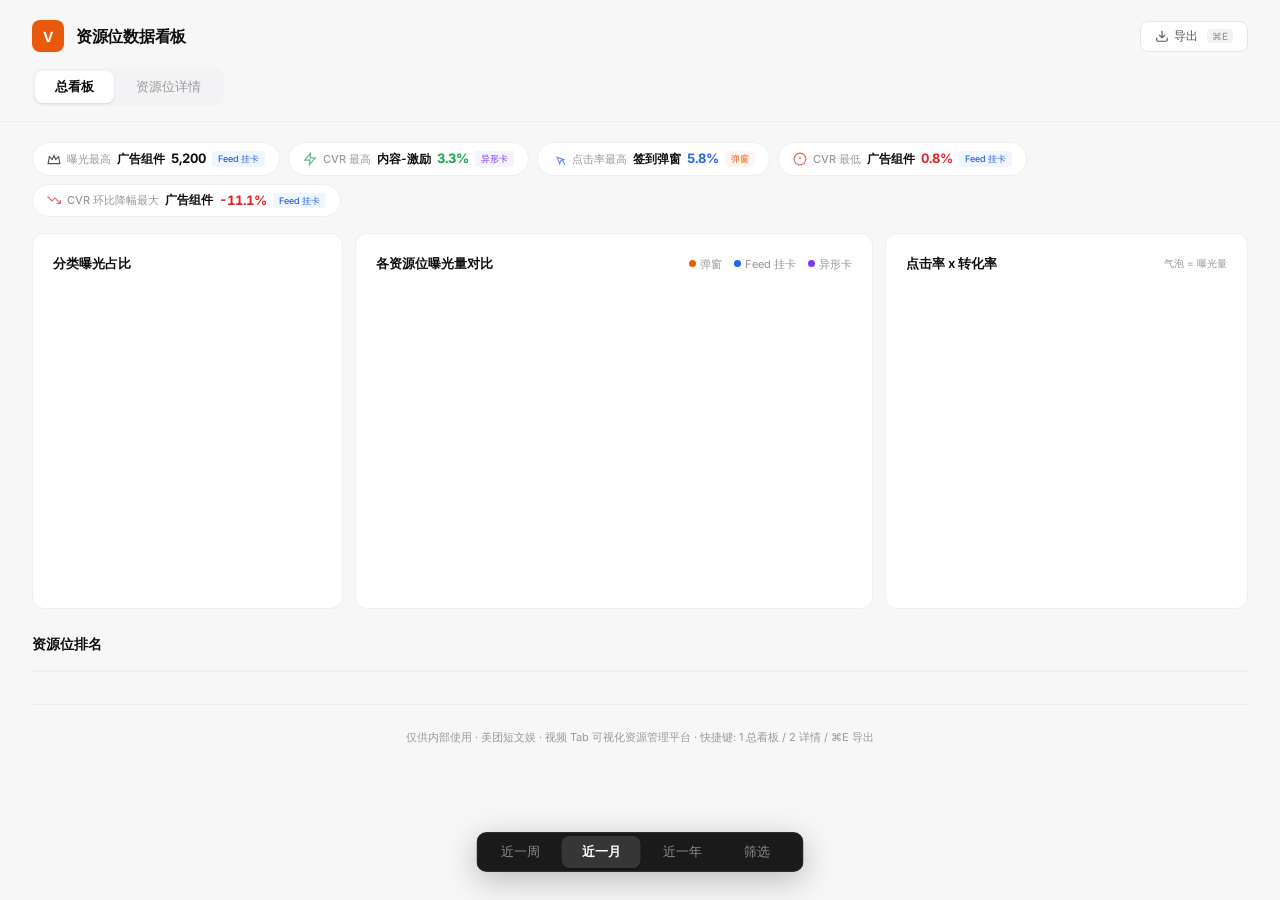
==== dashboard/index.html @ 1f49ecec "fix: 添加 dashboard 目录到仓库（含图片和 lightbox 循环切换修复）" ====
<!DOCTYPE html>
<html lang="zh-CN">
<head>
<meta charset="UTF-8">
<meta name="viewport" content="width=device-width, initial-scale=1.0">
<title>资源位数据看板</title>
<script src="https://cdn.jsdelivr.net/npm/echarts@5.5.0/dist/echarts.min.js"></script>
<link href="https://fonts.googleapis.com/css2?family=Inter:wght@400;500;600;700;800&display=swap" rel="stylesheet">
<style>
*,*::before,*::after{margin:0;padding:0;box-sizing:border-box}
:root{--bg:#f7f7f8;--surface:#fff;--surface2:#f3f3f6;--border:#e5e5ea;--border-light:#efefef;--text:#0f0f0f;--text2:#555;--text3:#999;--orange:#e8590c;--orange-bg:#fff4f0;--blue:#2563eb;--blue-bg:#eff6ff;--green:#16a34a;--green-bg:#f0fdf4;--purple:#7c3aed;--purple-bg:#f5f3ff;--red:#dc2626;--red-bg:#fef2f2;--teal:#0d9488;--teal-bg:#f0fdfa;--r:12px;--shadow-sm:0 1px 2px rgba(0,0,0,.04);--shadow:0 1px 3px rgba(0,0,0,.06),0 1px 2px rgba(0,0,0,.04);--shadow-md:0 4px 16px rgba(0,0,0,.07);--shadow-lg:0 8px 30px rgba(0,0,0,.08)}
body{font-family:'Inter',-apple-system,BlinkMacSystemFont,'PingFang SC','Helvetica Neue',sans-serif;background:var(--bg);color:var(--text);line-height:1.5;-webkit-font-smoothing:antialiased}
.dash{max-width:1400px;margin:0 auto;padding:0 32px 80px}

/* Sticky Header */
.sticky-hd{position:sticky;top:0;z-index:100;background:var(--bg);padding-top:20px;padding-bottom:0}
.sticky-hd::after{content:'';position:absolute;bottom:0;left:-32px;right:-32px;height:1px;background:var(--border-light)}
.hd-row{display:flex;align-items:center;justify-content:space-between;margin-bottom:16px}
.hd-l{display:flex;align-items:center;gap:12px}
.logo{width:32px;height:32px;background:var(--orange);border-radius:8px;display:flex;align-items:center;justify-content:center;font-size:14px;font-weight:700;color:#fff}
.hd-title{font-size:16px;font-weight:700;letter-spacing:-.3px}
.hd-actions{display:flex;align-items:center;gap:8px}
.hd-btn{display:flex;align-items:center;gap:5px;padding:6px 14px;border:1px solid var(--border);background:var(--surface);color:var(--text2);font-size:12px;font-weight:500;border-radius:8px;cursor:pointer;transition:.15s;font-family:inherit}
.hd-btn:hover{border-color:var(--text3);color:var(--text);box-shadow:var(--shadow-sm)}
.hd-btn svg{width:14px;height:14px}
.hd-shortcut{font-size:10px;color:var(--text3);background:var(--surface2);padding:1px 5px;border-radius:3px;margin-left:4px}

/* Segment Control for Tabs */
.nav-row{display:flex;align-items:center;justify-content:space-between;padding-bottom:16px}
.seg-ctrl{display:flex;background:var(--surface2);border-radius:10px;padding:3px;gap:2px}
.seg-btn{padding:7px 20px;border:none;background:0 0;color:var(--text3);font-size:13px;font-weight:500;border-radius:8px;cursor:pointer;transition:all .2s;font-family:inherit;white-space:nowrap}
.seg-btn:hover{color:var(--text2)}
.seg-btn.on{background:var(--surface);color:var(--text);font-weight:600;box-shadow:0 1px 3px rgba(0,0,0,.08),0 1px 2px rgba(0,0,0,.04)}

/* Floating Time Capsule — dark style */
.time-capsule{position:fixed;bottom:28px;left:50%;transform:translateX(-50%);z-index:200;display:flex;align-items:center;gap:2px;background:#1a1a1a;border-radius:10px;padding:3px;box-shadow:0 8px 32px rgba(0,0,0,.25);border:1px solid rgba(255,255,255,.08)}
.tc-btn{padding:7px 20px;border:none;background:0 0;color:rgba(255,255,255,.5);font-size:13px;font-weight:500;border-radius:8px;cursor:pointer;transition:all .2s;font-family:inherit;white-space:nowrap}
.tc-btn:hover{color:rgba(255,255,255,.75)}
.tc-btn.on{background:rgba(255,255,255,.12);color:#fff;font-weight:600;box-shadow:0 1px 3px rgba(0,0,0,.2)}
.tc-btn.custom-active{background:rgba(255,255,255,.12);color:#fff;font-weight:600;box-shadow:0 1px 3px rgba(0,0,0,.2)}
.tc-date-display{font-size:11px;color:rgba(255,255,255,.4);padding:0 6px 0 2px;white-space:nowrap}

/* Custom Date Panel */
.tc-panel{position:absolute;bottom:calc(100% + 12px);left:50%;transform:translateX(-50%) translateY(8px);background:var(--surface);border:1px solid var(--border);border-radius:var(--r);padding:20px 24px;box-shadow:var(--shadow-lg);opacity:0;visibility:hidden;transition:all .2s ease;pointer-events:none;min-width:320px}
.tc-panel.show{opacity:1;visibility:visible;transform:translateX(-50%) translateY(0);pointer-events:auto}
.tc-panel-title{font-size:12px;font-weight:600;color:var(--text3);margin-bottom:12px;letter-spacing:.02em}
.tc-panel-row{display:flex;align-items:center;gap:10px}
.tc-panel-row label{font-size:12px;color:var(--text2);flex-shrink:0;width:32px}
.tc-panel-row input[type=date]{flex:1;padding:7px 10px;border:1px solid var(--border);border-radius:8px;font-size:12px;font-family:inherit;color:var(--text);background:var(--surface);outline:none;transition:.15s}
.tc-panel-row input[type=date]:focus{border-color:var(--orange);box-shadow:0 0 0 3px rgba(232,89,12,.1)}
.tc-panel-actions{display:flex;justify-content:flex-end;gap:8px;margin-top:14px}
.tc-panel-btn{padding:6px 16px;border:none;border-radius:8px;font-size:12px;font-weight:500;cursor:pointer;font-family:inherit;transition:.15s}
.tc-panel-btn.cancel{background:var(--surface2);color:var(--text2)}
.tc-panel-btn.cancel:hover{background:var(--border)}
.tc-panel-btn.apply{background:var(--orange);color:#fff}
.tc-panel-btn.apply:hover{background:#d14e08}

/* Tab Content */
.tab-content{display:none;padding-top:20px}.tab-content.active{display:block}

/* Insight Bar */
.ov-bar{display:flex;align-items:center;gap:8px;margin-bottom:16px;flex-wrap:wrap}
.ins-tag{display:inline-flex;align-items:center;gap:6px;padding:6px 14px;background:var(--surface);border:1px solid var(--border-light);border-radius:20px;font-size:12px;transition:all .2s;white-space:nowrap}
.ins-tag:hover{border-color:var(--border);box-shadow:var(--shadow-sm)}
.ins-icon{display:flex;align-items:center;flex-shrink:0;opacity:.7}
.ins-label{color:var(--text3);font-weight:500;font-size:11px}
.ins-name{font-weight:600;color:var(--text)}
.ins-val{font-weight:700;font-variant-numeric:tabular-nums;font-size:13px}
.ins-cat{font-size:9px;font-weight:500;padding:1px 6px;border-radius:3px}
.ins-cat.popup{background:var(--orange-bg);color:var(--orange)}
.ins-cat.feed{background:var(--blue-bg);color:var(--blue)}
.ins-cat.special{background:var(--purple-bg);color:var(--purple)}

/* Charts */
.ch-sec-3{display:grid;grid-template-columns:3.5fr 5fr 3.5fr;gap:12px;margin-bottom:24px}
.ch-pan{background:var(--surface);border-radius:var(--r);padding:20px;border:1px solid var(--border-light)}
.ch-hd{display:flex;align-items:center;justify-content:space-between;margin-bottom:14px}
.ch-tt{font-size:13px;font-weight:600}
.ch-legend{display:flex;gap:12px}
.ch-legend-item{display:flex;align-items:center;gap:4px;font-size:11px;color:var(--text3)}
.ch-legend-dot{width:7px;height:7px;border-radius:50%}
.ch-box{width:100%;height:300px}

/* Section Header with Filter */
.sec-hd{display:flex;align-items:center;justify-content:space-between;margin-bottom:16px;flex-wrap:wrap;gap:12px}
.sec-tt{font-size:14px;font-weight:600}
.sec-filters{display:flex;align-items:center;gap:6px}
.sec-fbtn{padding:4px 12px;border:1px solid var(--border);background:var(--surface);color:var(--text3);font-size:11px;font-weight:500;border-radius:6px;cursor:pointer;transition:.15s;font-family:inherit}
.sec-fbtn:hover{border-color:var(--text3);color:var(--text2)}
.sec-fbtn.on{background:var(--text);color:#fff;border-color:var(--text)}
.sec-count{font-size:12px;color:var(--text3)}

/* Sort Icon */
.sort-icon{display:inline-flex;align-items:center;justify-content:center;width:18px;height:18px;border-radius:4px;font-size:10px;color:var(--text3);cursor:pointer;transition:.15s;vertical-align:middle;margin-left:2px}
.sort-icon:hover{background:var(--surface);color:var(--text)}
.sort-icon.active{color:var(--orange);font-weight:700}

/* Table */
.tbl{background:var(--surface);border-radius:var(--r);border:1px solid var(--border-light);overflow:visible;margin-bottom:24px}
.tbl-hd,.tbl-row{display:grid;grid-template-columns:40px 1.4fr .65fr 1fr 1fr 1fr 1fr .7fr 36px;gap:0;padding:0 20px;align-items:center}
.tbl-hd{height:40px;background:var(--surface2);border-bottom:1px solid var(--border-light);font-size:11px;font-weight:500;color:var(--text3);letter-spacing:.02em;user-select:none}
.tbl-row{position:relative;height:64px;border-bottom:1px solid var(--border-light);transition:opacity .35s ease,background .35s ease,transform .35s ease;cursor:default}
.tbl-row:last-child{border-bottom:none}
.tbl-row:hover{background:linear-gradient(90deg,rgba(232,89,12,.02),rgba(232,89,12,.04));border-color:rgba(232,89,12,.1)}
.tbl-rank{font-size:12px;font-weight:600;color:var(--text3);text-align:center}
.tbl-rank.top{color:var(--orange);font-weight:700}
.tbl-name-cell{display:flex;align-items:center;gap:10px}
.tbl-thumb{width:34px;height:52px;border-radius:6px;overflow:hidden;flex-shrink:0;background:var(--surface2);border:1px solid var(--border-light)}
.tbl-thumb img{width:100%;height:100%;object-fit:cover}
.tbl-thumb-ph{width:100%;height:100%;display:flex;align-items:center;justify-content:center;font-size:13px;color:var(--text3);opacity:.4}
.tbl-name{font-size:13px;font-weight:600;white-space:nowrap;overflow:hidden;text-overflow:ellipsis}
.tbl-cat{font-size:11px;color:var(--text3);margin-top:1px}
.tbl-tag{display:inline-flex;font-size:10px;font-weight:500;padding:2px 7px;border-radius:4px}
.tbl-tag.popup{background:var(--orange-bg);color:var(--orange)}
.tbl-tag.feed{background:var(--blue-bg);color:var(--blue)}
.tbl-tag.special{background:var(--purple-bg);color:var(--purple)}
.tbl-val{font-size:14px;font-weight:600;font-variant-numeric:tabular-nums}
.tbl-pct{font-size:12px;font-weight:600;font-variant-numeric:tabular-nums;padding:4px 10px;border-radius:6px;display:inline-flex;align-items:center}
.tbl-pct.c-uv{color:#1d4ed8;background:#dbeafe}
.tbl-pct.c-pc{color:#6d28d9;background:#ede9fe}
.tbl-pct.c-cv{color:#15803d;background:#dcfce7}
.tbl-eff{display:flex;align-items:center;gap:8px}
.tbl-eff-ring{position:relative;width:36px;height:36px;flex-shrink:0}
.tbl-eff-ring svg{transform:rotate(-90deg)}
.tbl-eff-ring .ring-bg{fill:none;stroke:var(--surface2);stroke-width:3.5}
.tbl-eff-ring .ring-fg{fill:none;stroke-width:3.5;stroke-linecap:round;transition:stroke-dashoffset .6s cubic-bezier(.4,0,.2,1),stroke .4s}
.tbl-eff-score{position:absolute;inset:0;display:flex;align-items:center;justify-content:center;font-size:10px;font-weight:700;font-variant-numeric:tabular-nums}
.tbl-eff-label{font-size:11px;color:var(--text3);line-height:1.3}
.tbl-eff-label b{display:block;font-size:12px;font-weight:600}

/* Table Detail Trigger & Popover */
.tbl-detail-cell{display:flex;align-items:center;justify-content:center}
.tbl-detail-trigger{position:relative;display:flex;align-items:center;justify-content:center;width:28px;height:28px;border-radius:6px;color:var(--text3);cursor:pointer;transition:all .2s}
.tbl-detail-trigger:hover{color:var(--orange);background:var(--orange-bg)}
.tbl-detail-trigger .pp-card{position:absolute;right:calc(100% + 14px);bottom:0;z-index:600;width:420px;max-height:min(520px,70vh);overflow-y:auto;overflow-x:hidden;background:var(--surface);border:1px solid var(--border);border-radius:16px;padding:24px;box-shadow:0 16px 48px rgba(0,0,0,.16);opacity:0;visibility:hidden;transform:translateX(8px);transition:all .22s cubic-bezier(.16,1,.3,1);pointer-events:none}
.tbl-detail-trigger .pp-card.pp-visible{opacity:1;visibility:visible;transform:translateX(0);pointer-events:auto}
.tbl-detail-trigger .pp-card::after{display:none}
.pp-card::-webkit-scrollbar{width:4px}
.pp-card::-webkit-scrollbar-track{background:transparent}
.pp-card::-webkit-scrollbar-thumb{background:var(--border);border-radius:2px}

/* Popover Card Inner */
.pp-header{display:flex;align-items:center;gap:10px;margin-bottom:8px}
.pp-rank{width:28px;height:28px;border-radius:50%;background:var(--surface2);display:flex;align-items:center;justify-content:center;font-size:12px;font-weight:700;color:var(--text3);flex-shrink:0}
.pp-rank.top{background:var(--orange);color:#fff}
.pp-info{display:flex;align-items:center;gap:8px;flex:1}
.pp-name{font-size:15px;font-weight:700;color:var(--text);display:flex;align-items:center;gap:4px}
.pp-badge{font-size:10px;font-weight:500;padding:2px 8px;border-radius:4px}
.pp-badge.popup{background:var(--orange-bg);color:var(--orange)}
.pp-badge.feed{background:var(--blue-bg);color:var(--blue)}
.pp-badge.special{background:var(--purple-bg);color:var(--purple)}
.pp-desc{font-size:11px;color:var(--text3);line-height:1.5;margin-bottom:12px;padding-bottom:10px;border-bottom:1px solid var(--border-light)}
.pp-metrics{display:grid;grid-template-columns:repeat(3,1fr);gap:1px;background:var(--border-light);border-radius:10px;overflow:hidden;margin-bottom:14px}
.pp-metric{text-align:center;padding:12px 4px;background:var(--surface2)}
.pp-metric:first-child{border-radius:10px 0 0 10px}
.pp-metric:last-child{border-radius:0 10px 10px 0}
.pp-metric-val{font-size:14px;font-weight:700;font-variant-numeric:tabular-nums;letter-spacing:-.3px;line-height:1}
.pp-metric-lbl{font-size:9px;color:var(--text3);margin-top:5px;font-weight:500;display:flex;align-items:center;justify-content:center;gap:2px;white-space:nowrap}
.pp-trend{font-size:8px;font-weight:600;padding:1px 3px;border-radius:3px;white-space:nowrap}
.pp-trend.up{color:var(--green);background:var(--green-bg)}
.pp-trend.dn{color:var(--red);background:var(--red-bg)}
.pp-trend.neutral{color:var(--text3);background:transparent}

/* Popover: enter/exit scene */
.pp-scene{margin-bottom:12px;padding-bottom:10px;border-bottom:1px solid var(--border-light)}
.pp-scene-row{display:flex;gap:6px;margin-bottom:6px;font-size:10px;line-height:1.5}
.pp-scene-row:last-child{margin-bottom:0}
.pp-scene-label{flex-shrink:0;font-weight:600;color:var(--text2);width:32px}
.pp-scene-text{color:var(--text3)}

/* Popover: contacts */
.pp-contacts{display:flex;gap:16px;margin-bottom:14px;padding-bottom:10px;border-bottom:1px solid var(--border-light)}
.pp-contact{display:flex;align-items:center}
.pp-contact-info{display:flex;flex-direction:column}
.pp-contact-name{font-size:11px;font-weight:600;color:var(--text);line-height:1.2;display:flex;align-items:center;gap:4px}
.pp-copy-btn{display:inline-flex;align-items:center;justify-content:center;width:18px;height:18px;border-radius:4px;color:var(--text3);cursor:pointer;transition:all .15s;flex-shrink:0}
.pp-copy-btn:hover{color:var(--orange);background:var(--orange-bg)}
.pp-copy-icon{pointer-events:none}
.pp-toast{position:fixed;top:50%;left:50%;transform:translate(-50%,-50%) translateY(6px);z-index:9000;background:#1a1a1a;color:#fff;font-size:12px;font-weight:500;padding:8px 20px;border-radius:8px;box-shadow:0 8px 24px rgba(0,0,0,.2);opacity:0;transition:all .25s cubic-bezier(.16,1,.3,1);pointer-events:none}
.pp-toast.show{opacity:1;transform:translate(-50%,-50%) translateY(0)}
.pp-contact-role{font-size:9px;color:var(--text3);line-height:1.2}

.pp-imgs-label{font-size:10px;font-weight:500;color:var(--text3);margin-bottom:6px;display:flex;align-items:center;gap:5px}
.pp-imgs-count{font-size:9px;color:var(--text3);background:var(--surface2);padding:1px 5px;border-radius:3px}
.pp-imgs{display:flex;gap:6px;overflow-x:auto;overflow-y:hidden;-webkit-overflow-scrolling:touch}
.pp-imgs::-webkit-scrollbar{height:3px}
.pp-imgs::-webkit-scrollbar-track{background:transparent}
.pp-imgs::-webkit-scrollbar-thumb{background:var(--border);border-radius:2px}
.pp-thumb{flex-shrink:0;width:96px;height:168px;border-radius:8px;overflow:hidden;background:#1a1a1a;box-shadow:0 1px 4px rgba(0,0,0,.1)}
.pp-thumb img{width:100%;height:100%;object-fit:cover;object-position:top}
.pp-thumb-ph{width:96px;height:168px;border-radius:8px;background:var(--surface2);border:1.5px dashed var(--border);display:flex;align-items:center;justify-content:center;font-size:20px;opacity:.4}

/* Detail Tab */
.detail-filter{display:flex;gap:6px;margin-bottom:24px;flex-wrap:wrap;position:sticky;top:var(--sticky-hd-h,122px);z-index:50;background:var(--bg);padding:12px 0 16px;margin-top:-12px;border-bottom:1px solid var(--border-light)}
.filter-btn{padding:6px 16px;border:1px solid var(--border);background:var(--surface);color:var(--text2);font-size:12px;font-weight:500;border-radius:20px;cursor:pointer;transition:.15s;font-family:inherit}
.filter-btn:hover{border-color:var(--text3);color:var(--text)}
.filter-btn.on{background:var(--text);color:#fff;border-color:var(--text)}

/* Detail Card */
.detail-list{display:flex;flex-direction:column;gap:12px}
.d-row{background:var(--surface);border-radius:var(--r);border:1px solid var(--border-light);transition:all .2s;overflow:hidden}
.d-row:hover{box-shadow:var(--shadow-md);border-color:var(--border)}

/* Section Header (category divider in "all" view) */
.d-section-hd{display:flex;align-items:center;gap:10px;padding:20px 0 8px}
.d-section-hd:first-child{padding-top:0}
.d-section-title{font-size:13px;font-weight:600;color:var(--text);letter-spacing:-.1px}
.d-section-count{font-size:11px;color:var(--text3);font-weight:400}
.d-section-hd::after{content:'';flex:1;height:1px;background:var(--border-light)}

/* Card Content */
.d-row-content{padding:22px 28px}

/* Top: rank + name + badge + desc */
.d-row-top{display:flex;align-items:flex-start;gap:14px;margin-bottom:16px}
.d-row-rank{width:26px;height:26px;border-radius:50%;background:var(--surface2);display:flex;align-items:center;justify-content:center;font-size:11px;font-weight:700;color:var(--text3);flex-shrink:0;margin-top:1px}
.d-row-rank.top{background:var(--orange);color:#fff}
.d-row-info{flex:1;min-width:0}
.d-row-title-line{display:flex;align-items:center;gap:8px}
.d-row-name{font-size:15px;font-weight:700;letter-spacing:-.2px;color:var(--text);display:flex;align-items:center;gap:4px}
.d-row-badge{font-size:10px;font-weight:500;padding:2px 8px;border-radius:4px;flex-shrink:0}
.d-row-badge.popup{background:var(--orange-bg);color:var(--orange)}
.d-row-badge.feed{background:var(--blue-bg);color:var(--blue)}
.d-row-badge.special{background:var(--purple-bg);color:var(--purple)}
.d-row-desc{font-size:12px;color:var(--text3);line-height:1.5;flex-shrink:0;max-width:280px;text-align:right;margin-top:3px}

/* Metrics row */
.d-row-data{display:flex;gap:12px;align-items:stretch}
.d-row-metrics{display:flex;gap:0;background:var(--surface2);border-radius:10px;padding:2px;flex:1;min-width:0}
.d-row-metric{flex:1;text-align:center;padding:12px 8px;border-radius:8px;transition:background .15s;display:flex;flex-direction:column;align-items:center;justify-content:center}
.d-row-metric:hover{background:var(--surface)}
.d-row-metric-val{font-size:16px;font-weight:700;font-variant-numeric:tabular-nums;letter-spacing:-.3px;line-height:1}
.d-row-metric-label{font-size:10px;color:var(--text3);margin-top:5px;font-weight:500;display:flex;align-items:center;justify-content:center;gap:4px}

/* Trend tags in detail metrics */
.d-trend{font-size:9px;font-weight:600;padding:1px 4px;border-radius:3px;white-space:nowrap}
.d-trend.up{color:var(--green);background:var(--green-bg)}
.d-trend.dn{color:var(--red);background:var(--red-bg)}
.d-trend.neutral{color:var(--text3);background:transparent}

/* Detail: enter/exit scene */
.d-row-scene{margin-bottom:14px;padding-bottom:12px;border-bottom:1px solid var(--border-light)}
.d-row-scene-item{display:flex;gap:8px;margin-bottom:6px;font-size:12px;line-height:1.6}
.d-row-scene-item:last-child{margin-bottom:0}
.d-row-scene-label{flex-shrink:0;font-weight:600;color:var(--text2);width:36px}
.d-row-scene-text{color:var(--text3)}

/* Detail: contacts */
.d-row-contacts{display:flex;gap:20px;margin-bottom:14px;padding-bottom:12px;border-bottom:1px solid var(--border-light)}
.d-row-contact{display:flex;align-items:center}
.d-row-contact-info{display:flex;flex-direction:column}
.d-row-contact-name{font-size:12px;font-weight:600;color:var(--text);line-height:1.3;display:flex;align-items:center;gap:4px}
.d-row-contact-role{font-size:10px;color:var(--text3);line-height:1.3}

/* Detail: efficiency summary */
.d-row-eff{display:flex;flex-direction:column;align-items:center;justify-content:center;gap:6px;width:100px;flex-shrink:0;background:var(--surface2);border-radius:10px;padding:10px 8px}
.d-row-eff-ring{position:relative;width:44px;height:44px}
.d-row-eff-ring svg{transform:rotate(-90deg)}
.d-row-eff-score{position:absolute;inset:0;display:flex;align-items:center;justify-content:center;font-size:13px;font-weight:700;font-variant-numeric:tabular-nums}
.d-row-eff-label{font-size:10px;color:var(--text3);font-weight:500;text-align:center;line-height:1.2}
.d-row-eff-label b{font-weight:700;font-size:11px}

/* Screenshots Strip */
.d-row-screenshots{margin-top:16px;padding-top:16px;border-top:1px solid var(--border-light)}
.d-row-imgs-label{font-size:11px;font-weight:500;color:var(--text3);margin-bottom:10px;display:flex;align-items:center;gap:6px}
.d-imgs-count{font-size:10px;color:var(--text3);background:var(--surface2);padding:1px 6px;border-radius:3px}
.d-row-imgs{display:flex;gap:10px;overflow-x:auto;padding-bottom:4px}
.d-row-imgs::-webkit-scrollbar{height:3px}
.d-row-imgs::-webkit-scrollbar-track{background:transparent}
.d-row-imgs::-webkit-scrollbar-thumb{background:var(--border);border-radius:2px}

/* Thumbnail in Row */
.d-thumb{flex-shrink:0;position:relative;width:72px;height:128px;border-radius:10px;overflow:hidden;background:#1a1a1a;box-shadow:0 2px 8px rgba(0,0,0,.1);transition:transform .2s,box-shadow .2s;cursor:pointer}
.d-thumb:hover{transform:translateY(-2px) scale(1.03);box-shadow:0 6px 20px rgba(0,0,0,.15)}
.d-thumb img{width:100%;height:100%;object-fit:cover;object-position:top}
.d-thumb-label{position:absolute;bottom:0;left:0;right:0;padding:3px 0;background:rgba(0,0,0,.55);color:#fff;font-size:9px;text-align:center;font-weight:500;backdrop-filter:blur(4px)}

/* Placeholder thumbnail */
.d-thumb-ph{width:72px;height:128px;border-radius:10px;background:var(--surface2);border:1.5px dashed var(--border);display:flex;flex-direction:column;align-items:center;justify-content:center;gap:4px}
.d-thumb-ph-icon{font-size:22px;opacity:.4}
.d-thumb-ph-text{font-size:9px;color:var(--text3);font-weight:500}

/* Lightbox */
.lightbox{position:fixed;inset:0;z-index:9999;background:rgba(0,0,0,.85);display:flex;align-items:center;justify-content:center;opacity:0;visibility:hidden;transition:all .25s ease;backdrop-filter:blur(8px);cursor:pointer}
.lightbox.show{opacity:1;visibility:visible}
.lightbox img{max-width:90vw;max-height:90vh;border-radius:12px;box-shadow:0 20px 60px rgba(0,0,0,.4);transform:scale(.92);transition:transform .3s cubic-bezier(.16,1,.3,1)}
.lightbox.show img{transform:scale(1)}
.lightbox-close{position:absolute;top:24px;right:24px;width:36px;height:36px;border-radius:50%;background:rgba(255,255,255,.15);border:none;color:#fff;font-size:18px;cursor:pointer;display:flex;align-items:center;justify-content:center;transition:.15s}
.lightbox-close:hover{background:rgba(255,255,255,.25)}
.lb-nav{position:absolute;top:50%;transform:translateY(-50%);width:44px;height:44px;border-radius:50%;background:rgba(255,255,255,.12);border:none;color:#fff;font-size:20px;cursor:pointer;display:flex;align-items:center;justify-content:center;transition:.15s;backdrop-filter:blur(4px)}
.lb-nav:hover{background:rgba(255,255,255,.25)}
.lb-nav.hide{opacity:0;pointer-events:none}
.lb-prev{left:24px}
.lb-next{right:24px}
.lb-counter{position:absolute;bottom:28px;left:50%;transform:translateX(-50%);color:rgba(255,255,255,.6);font-size:13px;font-weight:500;font-variant-numeric:tabular-nums}

.ft{text-align:center;padding-top:24px;color:var(--text3);font-size:11px;border-top:1px solid var(--border-light);margin-top:32px}
@keyframes fiu{from{opacity:0;transform:translateY(8px)}to{opacity:1;transform:translateY(0)}}
.ai{animation:fiu .35s ease forwards;opacity:0}
@media(max-width:1400px){.ch-sec-3{grid-template-columns:3fr 5fr 3.5fr}}
@media(max-width:1100px){.ch-sec-3{grid-template-columns:1fr 1fr;}.ch-sec-3 .ch-pan:first-child{grid-column:1/-1}}
@media(max-width:768px){.dash{padding:0 16px 100px}.ov-bar{flex-wrap:wrap;gap:4px;padding:6px 10px}.ov-sep{display:none}.detail-list{grid-template-columns:1fr}.hd-row{flex-direction:column;gap:12px;align-items:flex-start}.tbl{overflow-x:auto}.nav-row{flex-direction:column;gap:8px;align-items:flex-start}.hd-actions{display:none}.time-capsule{bottom:16px;padding:2px;gap:1px}.tc-btn{padding:6px 14px;font-size:12px}}
</style>
</head>
<body>
<div class="dash">
  <!-- Sticky Header -->
  <div class="sticky-hd">
    <div class="hd-row">
      <div class="hd-l"><div class="logo">V</div><div class="hd-title">资源位数据看板</div></div>
      <div class="hd-actions">
        <button class="hd-btn" onclick="exportCSV()" title="导出数据">
          <svg viewBox="0 0 24 24" fill="none" stroke="currentColor" stroke-width="2"><path d="M21 15v4a2 2 0 01-2 2H5a2 2 0 01-2-2v-4"/><polyline points="7 10 12 15 17 10"/><line x1="12" y1="15" x2="12" y2="3"/></svg>
          导出<span class="hd-shortcut">&#8984;E</span>
        </button>
      </div>
    </div>
    <div class="nav-row">
      <div class="seg-ctrl">
        <button class="seg-btn on" data-tab="overview" onclick="switchTab('overview')">总看板</button>
        <button class="seg-btn" data-tab="detail" onclick="switchTab('detail')">资源位详情</button>
      </div>
    </div>
  </div>

  <!-- TAB 1: Overview -->
  <div class="tab-content active" id="tab-overview">
    <div class="ov-bar" id="ovGrid"></div>
    <div id="chartArea"></div>
    <div class="sec-hd">
      <div style="display:flex;align-items:center;gap:16px">
        <div class="sec-tt">资源位排名</div>
        <div class="sec-filters" id="tblFilters"></div>
      </div>
      <div class="sec-count" id="secCount"></div>
    </div>
    <div class="tbl" id="tbl"></div>
  </div>

  <!-- TAB 2: Detail -->
  <div class="tab-content" id="tab-detail">
    <div class="detail-filter" id="detailFilter"></div>
    <div class="detail-list" id="detailList"></div>
  </div>

  <div class="ft">仅供内部使用 &#183; 美团短文娱 &#183; 视频 Tab 可视化资源管理平台 &#183; 快捷键: 1 总看板 / 2 详情 / &#8984;E 导出</div>
</div>

<!-- Floating Time Capsule -->
<div class="time-capsule" id="timeCapsule">
  <button class="tc-btn" data-p="week" onclick="sw('week')">近一周</button>
  <button class="tc-btn on" data-p="month" onclick="sw('month')">近一月</button>
  <button class="tc-btn" data-p="year" onclick="sw('year')">近一年</button>
  <button class="tc-btn" data-p="custom" onclick="toggleCustomPanel()" id="tcCustomBtn">筛选</button>
  <span class="tc-date-display" id="tcDateDisplay"></span>
  <div class="tc-panel" id="tcPanel">
    <div class="tc-panel-title">自定义时间范围</div>
    <div class="tc-panel-row" style="margin-bottom:10px">
      <label>起始</label>
      <input type="date" id="tcStart">
    </div>
    <div class="tc-panel-row">
      <label>结束</label>
      <input type="date" id="tcEnd">
    </div>
    <div class="tc-panel-actions">
      <button class="tc-panel-btn cancel" onclick="closeCustomPanel()">取消</button>
      <button class="tc-panel-btn apply" onclick="applyCustomRange()">应用</button>
    </div>
  </div>
</div>

<!-- Lightbox -->
<div class="lightbox" id="lightbox" onclick="lbClickBg(event)">
  <button class="lightbox-close" onclick="closeLightbox()">&#215;</button>
  <button class="lb-nav lb-prev" id="lbPrev" onclick="event.stopPropagation();lbGo(-1)">&#8249;</button>
  <img id="lbImg" src="" alt="截图预览" onclick="event.stopPropagation()">
  <button class="lb-nav lb-next" id="lbNext" onclick="event.stopPropagation();lbGo(1)">&#8250;</button>
  <div class="lb-counter" id="lbCounter"></div>
</div>

<div class="pp-toast" id="ppToast"></div>
<script>
var D=[
{id:'incentive_popup',name:'激励弹窗',cat:'弹窗',cls:'popup',
  imgs:['images/incentive_popup/1.png','images/incentive_popup/2.png','images/incentive_popup/3.png','images/incentive_popup/4.png','images/incentive_popup/5.png'],
  icon:'🎁',desc:'用户完成任务后弹出激励奖励弹窗，引导领取现金红包',
  enter:'用户完成指定任务（如浏览视频≥3条）后自动弹出，从屏幕底部上滑进场，带弹性动画',
  exit:'用户点击关闭按钮或领取奖励后，向下滑出消失；超时15秒自动收起',
  owner:{name:'张明远',role:'产品经理',team:'激励增长组'},
  dev:{name:'李思涵',role:'前端开发',team:'短视频前端组'},
  d:{week:{pv:320,uv:5.2,pc:4.8,cv:2.8},month:{pv:2800,uv:5.0,pc:4.5,cv:2.6},year:{pv:34000,uv:4.8,pc:4.3,cv:2.4},custom:{pv:2800,uv:5.0,pc:4.5,cv:2.6}}},
{id:'checkin_popup',name:'签到弹窗',cat:'弹窗',cls:'popup',
  imgs:['images/checkin_popup/1.jpg','images/checkin_popup/2.jpg','images/checkin_popup/3.jpg','images/checkin_popup/4.jpg','images/checkin_popup/5.jpg','images/checkin_popup/6.jpg'],
  icon:'📅',desc:'每日签到弹窗，连续签到可获得递增奖励',
  enter:'用户每日首次进入视频 Tab 时自动弹出，从中心缩放进场，带毛玻璃背景',
  exit:'用户完成签到或点击关闭后，缩放+淡出消失；已签到用户当日不再展示',
  owner:{name:'王晓琳',role:'产品经理',team:'用户运营组'},
  dev:{name:'赵宇航',role:'前端开发',team:'短视频前端组'},
  d:{week:{pv:280,uv:6.1,pc:5.5,cv:3.2},month:{pv:2400,uv:5.8,pc:5.2,cv:3.0},year:{pv:29000,uv:5.5,pc:5.0,cv:2.8},custom:{pv:2400,uv:5.8,pc:5.2,cv:3.0}}},
{id:'novel_popup',name:'小说导流弹窗',cat:'弹窗',cls:'popup',
  imgs:['images/novel_popup/1.png','images/novel_popup/2.png','images/novel_popup/3.png','images/novel_popup/4.png'],
  icon:'📖',desc:'小说业务导流弹窗，引导用户进入小说频道阅读',
  enter:'用户浏览视频≥5条后触发，从底部抽屉式上滑进场，展示小说封面和前3行内容',
  exit:'用户点击"去阅读"跳转小说频道，或点击关闭后下滑消失；每用户每天最多展示2次',
  owner:{name:'陈思远',role:'产品经理',team:'小说业务组'},
  dev:{name:'孙浩然',role:'前端开发',team:'内容前端组'},
  d:{week:{pv:150,uv:3.8,pc:3.2,cv:1.5},month:{pv:1300,uv:3.5,pc:3.0,cv:1.4},year:{pv:15600,uv:3.3,pc:2.8,cv:1.3},custom:{pv:1300,uv:3.5,pc:3.0,cv:1.4}}},
{id:'ad_comp',name:'广告组件',cat:'Feed 挂卡',cls:'feed',
  imgs:['images/ad_comp/1.png','images/ad_comp/2.png','images/ad_comp/3.png'],
  icon:'📢',desc:'Feed 流中的广告挂卡组件，展示商业化广告内容',
  enter:'Feed 流滑动至第4位时自动加载，随 Feed 卡片统一从底部渐入，带"广告"标识角标',
  exit:'用户上滑离开可视区域后回收；支持用户长按选择"不感兴趣"永久隐藏',
  owner:{name:'刘佳怡',role:'产品经理',team:'商业化产品组'},
  dev:{name:'周子轩',role:'前端开发',team:'商业化前端组'},
  d:{week:{pv:580,uv:2.1,pc:1.8,cv:0.9},month:{pv:5200,uv:2.0,pc:1.7,cv:0.8},year:{pv:62000,uv:1.9,pc:1.6,cv:0.8},custom:{pv:5200,uv:2.0,pc:1.7,cv:0.8}}},
{id:'mkt_comp',name:'营销活动组件',cat:'Feed 挂卡',cls:'feed',
  imgs:['images/mkt_comp/1.png','images/mkt_comp/2.png'],
  icon:'🎯',desc:'Feed 流中的营销活动挂卡，推广平台营销活动',
  enter:'Feed 流第6-8位随机插入，卡片从右侧滑入并带微弹动画，展示活动倒计时',
  exit:'活动结束后自动下线；用户点击进入活动页后该位置替换为下一个活动',
  owner:{name:'黄雨萱',role:'产品经理',team:'平台营销组'},
  dev:{name:'吴昊天',role:'前端开发',team:'营销前端组'},
  d:{week:{pv:420,uv:3.5,pc:3.0,cv:1.8},month:{pv:3800,uv:3.3,pc:2.8,cv:1.7},year:{pv:45600,uv:3.1,pc:2.6,cv:1.6},custom:{pv:3800,uv:3.3,pc:2.8,cv:1.7}}},
{id:'poi_deal',name:'POI/Deal 组件',cat:'Feed 挂卡',cls:'feed',
  imgs:['images/poi_deal/1.png','images/poi_deal/2.png','images/poi_deal/3.png','images/poi_deal/4.png'],
  icon:'📍',desc:'Feed 流中的 POI/Deal 挂卡，展示附近商家优惠',
  enter:'基于用户 LBS 定位，在 Feed 第3位插入，卡片带地图缩略图和距离标签，渐入进场',
  exit:'用户滑过后正常回收；商家优惠过期后自动替换为下一个附近商家',
  owner:{name:'林子墨',role:'产品经理',team:'到店业务组'},
  dev:{name:'杨思琪',role:'前端开发',team:'到店前端组'},
  d:{week:{pv:350,uv:4.2,pc:3.8,cv:2.2},month:{pv:3100,uv:4.0,pc:3.5,cv:2.0},year:{pv:37200,uv:3.8,pc:3.3,cv:1.9},custom:{pv:3100,uv:4.0,pc:3.5,cv:2.0}}},
{id:'biz_card',name:'商业化大卡',cat:'异形卡',cls:'special',
  imgs:['images/biz_card/1.png','images/biz_card/2.png','images/biz_card/3.png'],
  icon:'💎',desc:'异形卡样式的商业化资源位，大面积展示品牌广告',
  enter:'Feed 流第2位固定展示，大面积卡片从底部推入，支持视频自动播放和品牌定制背景色',
  exit:'用户快速上滑跳过时缩小淡出；曝光满3秒后计为有效曝光，支持用户反馈关闭',
  owner:{name:'郑凯文',role:'产品经理',team:'品牌广告组'},
  dev:{name:'马晨曦',role:'前端开发',team:'商业化前端组'},
  d:{week:{pv:480,uv:2.8,pc:2.3,cv:1.2},month:{pv:4300,uv:2.6,pc:2.1,cv:1.1},year:{pv:51600,uv:2.5,pc:2.0,cv:1.0},custom:{pv:4300,uv:2.6,pc:2.1,cv:1.1}}},
{id:'game_card',name:'内容-游戏',cat:'异形卡',cls:'special',
  imgs:['images/game_card/1.jpg'],
  icon:'🎮',desc:'异形卡样式的游戏内容资源位，推广游戏相关内容',
  enter:'Feed 流第10位后随机插入，异形卡带游戏画面动态预览，从左侧滑入并旋转5°后归位',
  exit:'用户点击"立即试玩"跳转游戏页；滑过后正常回收，每用户每天最多展示3次',
  owner:{name:'徐嘉豪',role:'产品经理',team:'游戏业务组'},
  dev:{name:'何雨桐',role:'前端开发',team:'内容前端组'},
  d:{week:{pv:260,uv:4.5,pc:4.0,cv:2.5},month:{pv:2200,uv:4.3,pc:3.8,cv:2.3},year:{pv:26400,uv:4.1,pc:3.6,cv:2.2},custom:{pv:2200,uv:4.3,pc:3.8,cv:2.3}}},
{id:'inc_card',name:'内容-激励',cat:'异形卡',cls:'special',
  imgs:['images/inc_card/1.jpg'],
  icon:'🏆',desc:'异形卡样式的激励内容资源位，通过奖励引导用户互动',
  enter:'Feed 流第5位插入，异形卡带金币动画和奖励金额展示，从底部弹入并带粒子特效',
  exit:'用户领取奖励后卡片收起并显示"已领取"状态；未互动则随 Feed 正常滚动离开',
  owner:{name:'吴思颖',role:'产品经理',team:'激励增长组'},
  dev:{name:'陈浩宇',role:'前端开发',team:'短视频前端组'},
  d:{week:{pv:380,uv:5.8,pc:5.2,cv:3.5},month:{pv:3400,uv:5.5,pc:4.9,cv:3.3},year:{pv:40800,uv:5.3,pc:4.7,cv:3.1},custom:{pv:3400,uv:5.5,pc:4.9,cv:3.3}}}
];

var P='month',tblFilter='all',detailFilter='all';
var tblSort={key:'pv',asc:false};
var CC={popup:'#e8590c',feed:'#2563eb',special:'#7c3aed'};
var MC={pv:'#0f0f0f',uv:'#2563eb',pc:'#7c3aed',cv:'#16a34a'};
var PL={week:'周',month:'月',year:'年',custom:'自定义'};

/* Utility: compute period-over-period change */
function getChange(key){
  var periods=['week','month','year'];
  var idx=periods.indexOf(P);
  if(idx<=0) return null;
  var prev=periods[idx-1];
  var curArr=D.map(function(r){return r.d[P][key];});
  var prevArr=D.map(function(r){return r.d[prev][key];});
  if(key==='pv'){
    var curSum=curArr.reduce(function(a,b){return a+b;},0);
    var prevSum=prevArr.reduce(function(a,b){return a+b;},0);
    if(prevSum===0) return null;
    return ((curSum-prevSum)/prevSum*100).toFixed(1);
  } else {
    var curAvg=curArr.reduce(function(a,b){return a+b;},0)/curArr.length;
    var prevAvg=prevArr.reduce(function(a,b){return a+b;},0)/prevArr.length;
    return (curAvg-prevAvg).toFixed(1);
  }
}

function fmt(v){return v>=100000000?(v/100000000).toFixed(1)+'亿':v>=10000?(v/10000).toFixed(1)+'万':v.toLocaleString();}
function sorted(key,asc){
  key=key||'pv';
  var arr=D.slice();
  arr.sort(function(a,b){
    var va=a.d[P][key],vb=b.d[P][key];
    return asc?(va-vb):(vb-va);
  });
  return arr;
}

function switchTab(tab){
  document.querySelectorAll('.seg-btn').forEach(function(b){b.classList.toggle('on',b.dataset.tab===tab);});
  document.querySelectorAll('.tab-content').forEach(function(c){c.classList.remove('active');});
  document.getElementById('tab-'+tab).classList.add('active');
  if(tab==='overview') setTimeout(function(){resizeAllCharts();},50);
  if(tab==='detail') renderDetail();
}

function resizeAllCharts(){
  pieChart&&pieChart.resize();barChart&&barChart.resize();bubChart&&bubChart.resize();
}

/* ===== Custom Date Panel ===== */
function toggleCustomPanel(){
  var panel=document.getElementById('tcPanel');
  panel.classList.toggle('show');
}
function closeCustomPanel(){
  document.getElementById('tcPanel').classList.remove('show');
}
function applyCustomRange(){
  var s=document.getElementById('tcStart').value;
  var e=document.getElementById('tcEnd').value;
  if(!s||!e){return;}
  closeCustomPanel();
  P='custom';
  /* update capsule buttons */
  document.querySelectorAll('.tc-btn').forEach(function(b){
    b.classList.remove('on','custom-active');
  });
  document.getElementById('tcCustomBtn').classList.add('custom-active');
  /* show date range */
  document.getElementById('tcDateDisplay').textContent=s.slice(5)+' ~ '+e.slice(5);
  refreshAll();
}

/* click outside to close panel */
document.addEventListener('click',function(e){
  var panel=document.getElementById('tcPanel');
  var btn=document.getElementById('tcCustomBtn');
  if(panel && panel.classList.contains('show') && !panel.contains(e.target) && e.target!==btn){
    closeCustomPanel();
  }
});

/* ===== Export CSV ===== */
function exportCSV(){
  var sd=sorted(tblSort.key,tblSort.asc);
  var filtered=tblFilter==='all'?sd:sd.filter(function(r){return r.cat===tblFilter;});
  var rows=[['排名','资源位','分类','曝光PV','UV点击率(%)','PV点击率(%)','CVR(%)']];
  filtered.forEach(function(r,i){
    var d=r.d[P];
    rows.push([i+1,r.name,r.cat,d.pv,d.uv,d.pc,d.cv]);
  });
  var csv=rows.map(function(row){return row.join(',');}).join('\n');
  var BOM='\uFEFF';
  var blob=new Blob([BOM+csv],{type:'text/csv;charset=utf-8'});
  var url=URL.createObjectURL(blob);
  var a=document.createElement('a');
  a.href=url;a.download='资源位数据_'+P+'.csv';
  document.body.appendChild(a);a.click();document.body.removeChild(a);
  URL.revokeObjectURL(url);
}

</script>
<script>
/* ===== Insight Bar ===== */
function renderOV(){
  var sd=sorted('pv',false);
  var insights=[];

  /* 1. 曝光最高 */
  var topPV=sd[0];
  insights.push({icon:'crown',color:MC.pv,text:'曝光最高',name:topPV.name,val:fmt(topPV.d[P].pv),cat:topPV.cat,cls:topPV.cls});

  /* 2. CVR 最高 */
  var topCVR=sorted('cv',false)[0];
  insights.push({icon:'bolt',color:MC.cv,text:'CVR 最高',name:topCVR.name,val:topCVR.d[P].cv+'%',cat:topCVR.cat,cls:topCVR.cls});

  /* 3. UV点击率最高 */
  var topUV=sorted('uv',false)[0];
  insights.push({icon:'click',color:MC.uv,text:'点击率最高',name:topUV.name,val:topUV.d[P].uv+'%',cat:topUV.cat,cls:topUV.cls});

  /* 4. 需关注：CVR 最低 */
  var lowCVR=sorted('cv',true)[0];
  insights.push({icon:'alert',color:'#dc2626',text:'CVR 最低',name:lowCVR.name,val:lowCVR.d[P].cv+'%',cat:lowCVR.cat,cls:lowCVR.cls});

  /* 5. 环比变化最大（如果有环比数据） */
  var periods=['week','month','year'];
  var idx=periods.indexOf(P);
  if(idx>0){
    var prev=periods[idx-1];
    var maxDrop=null,maxDropR=null;
    D.forEach(function(r){
      var cur=r.d[P].cv,pre=r.d[prev].cv;
      if(pre>0){
        var chg=((cur-pre)/pre*100);
        if(maxDrop===null||chg<maxDrop){maxDrop=chg;maxDropR=r;}
      }
    });
    if(maxDropR&&maxDrop<0){
      insights.push({icon:'down',color:'#dc2626',text:'CVR 环比降幅最大',name:maxDropR.name,val:maxDrop.toFixed(1)+'%',cat:maxDropR.cat,cls:maxDropR.cls});
    }
  }

  var iconMap={
    crown:'<svg width="14" height="14" viewBox="0 0 24 24" fill="none" stroke="currentColor" stroke-width="2"><path d="M2 20h20l-2-12-5 5-3-7-3 7-5-5z"/></svg>',
    bolt:'<svg width="14" height="14" viewBox="0 0 24 24" fill="none" stroke="currentColor" stroke-width="2"><path d="M13 2L3 14h9l-1 8 10-12h-9l1-8z"/></svg>',
    click:'<svg width="14" height="14" viewBox="0 0 24 24" fill="none" stroke="currentColor" stroke-width="2"><path d="M15 15l-2 5L9 9l11 4-5 2z"/><path d="M22 22l-5-10"/></svg>',
    alert:'<svg width="14" height="14" viewBox="0 0 24 24" fill="none" stroke="currentColor" stroke-width="2"><circle cx="12" cy="12" r="10"/><line x1="12" y1="8" x2="12" y2="12"/><line x1="12" y1="16" x2="12.01" y2="16"/></svg>',
    down:'<svg width="14" height="14" viewBox="0 0 24 24" fill="none" stroke="currentColor" stroke-width="2"><polyline points="23 18 13.5 8.5 8.5 13.5 1 6"/><polyline points="17 18 23 18 23 12"/></svg>'
  };

  var h='';
  insights.forEach(function(ins){
    h+='<div class="ins-tag" style="--ins-color:'+ins.color+'">';
    h+='<span class="ins-icon" style="color:'+ins.color+'">'+iconMap[ins.icon]+'</span>';
    h+='<span class="ins-label">'+ins.text+'</span>';
    h+='<span class="ins-name">'+ins.name+'</span>';
    h+='<span class="ins-val" style="color:'+ins.color+'">'+ins.val+'</span>';
    h+='<span class="ins-cat '+ins.cls+'">'+ins.cat+'</span>';
    h+='</div>';
  });

  document.getElementById('ovGrid').innerHTML=h;
}

/* ===== Chart Linkage ===== */
var _linkCat=null; /* currently highlighted category name, null = none */
var _linkItem=null; /* currently highlighted single item name, null = none */

/* --- Category-level highlight (used by pie chart) --- */
function highlightCategory(catName){
  if(_linkCat===catName&&!_linkItem) return;
  _linkCat=catName;_linkItem=null;
  _applyHighlight();
}

/* --- Item-level highlight (used by bubble & bar charts) --- */
function highlightItem(itemName){
  if(_linkItem===itemName) return;
  _linkItem=itemName;_linkCat=null;
  _applyHighlight();
}

function clearHighlight(){
  _linkCat=null;_linkItem=null;
  _applyHighlight();
}

function _applyHighlight(){
  var catName=_linkCat;
  var itemName=_linkItem;

  /* --- pie chart: highlight matching sector --- */
  if(pieChart){
    var cats=['弹窗','Feed 挂卡','异形卡'];
    var matchCat=catName;
    if(itemName){
      for(var k=0;k<D.length;k++){if(D[k].name===itemName){matchCat=D[k].cat;break;}}
    }
    cats.forEach(function(cat,i){
      if(!matchCat&&!itemName){ pieChart.dispatchAction({type:'downplay',seriesIndex:0,dataIndex:i}); }
      else if(cat===matchCat){ pieChart.dispatchAction({type:'highlight',seriesIndex:0,dataIndex:i}); }
      else { pieChart.dispatchAction({type:'downplay',seriesIndex:0,dataIndex:i}); }
    });
  }

  /* --- bar chart: dim non-matching bars --- */
  if(barChart){
    var sd=sorted('pv',false);
    barChart.setOption({animationDurationUpdate:350,animationEasingUpdate:'cubicInOut',series:[{data:sd.map(function(r){
      var match;
      if(itemName) match=(r.name===itemName);
      else if(catName) match=(r.cat===catName);
      else match=true;
      return {value:r.d[P].pv,itemStyle:{color:CC[r.cls],borderRadius:[4,4,0,0],opacity:match?1:0.15}};
    })}]});
  }

  /* --- bubble chart: dim non-matching dots --- */
  if(bubChart){
    var maxPV=Math.max.apply(null,D.map(function(r){return r.d[P].pv;}));
    bubChart.setOption({animationDurationUpdate:350,animationEasingUpdate:'cubicInOut',series:[{},{},{
      data:D.map(function(r){
        var d=r.d[P];
        var match;
        if(itemName) match=(r.name===itemName);
        else if(catName) match=(r.cat===catName);
        else match=true;
        return {value:[d.uv,d.cv,d.pv],name:r.name,itemStyle:{opacity:match?0.85:0.08,borderColor:'#fff',borderWidth:1.5}};
      }),
      label:{show:true,formatter:function(p){var n=p.name;return n.length>4?n.slice(0,3)+'…':n;},position:'right',color:'#999',fontSize:10,distance:4}
    }]});
  }

  /* --- table rows: highlight matching --- */
  var rows=document.querySelectorAll('.tbl-row');
  rows.forEach(function(row){
    var nameEl=row.querySelector('.tbl-name');
    var tag=row.querySelector('.tbl-tag');
    if(!tag||!nameEl) return;
    var rowCat=tag.textContent;
    var rowName=nameEl.textContent;
    var match;
    if(itemName) match=(rowName===itemName);
    else if(catName) match=(rowCat===catName);
    else match=true; /* clear */
    if(!catName&&!itemName){
      row.style.opacity='';row.style.background='';row.style.transform='';
    } else if(match){
      row.style.opacity='1';row.style.background='rgba(232,89,12,.04)';row.style.transform='scale(1)';
    } else {
      row.style.opacity='0.25';row.style.background='';row.style.transform='scale(0.99)';
    }
  });
}

/* ===== Pie Chart (Category Overview) ===== */
var pieChart;
function renderPie(){
  if(!pieChart) pieChart=echarts.init(document.getElementById('pieC'));
  var cats=['弹窗','Feed 挂卡','异形卡'];
  var clsMap={'弹窗':'popup','Feed 挂卡':'feed','异形卡':'special'};
  var catData=cats.map(function(cat){
    var items=D.filter(function(r){return r.cat===cat;});
    var totalPV=items.reduce(function(s,r){return s+r.d[P].pv;},0);
    return {name:cat,value:totalPV,items:items,cls:clsMap[cat]};
  });
  var totalAll=catData.reduce(function(s,c){return s+c.value;},0);
  pieChart.setOption({
    tooltip:{
      trigger:'item',
      backgroundColor:'#fff',borderColor:'#e5e5e5',
      textStyle:{color:'#111',fontSize:12},
      confine:false,
      appendToBody:true,
      position:function(point,params,dom,rect,size){
        /* appendToBody: point is already page-absolute */
        var tW=size.contentSize[0], tH=size.contentSize[1];
        var vW=document.documentElement.clientWidth, vH=document.documentElement.clientHeight;
        var x=point[0]+12, y=point[1]+12;
        if(x+tW>vW-8) x=point[0]-tW-12;
        if(y+tH>vH+window.scrollY-8) y=point[1]-tH-12;
        if(x<8) x=8;
        if(y<window.scrollY+8) y=window.scrollY+8;
        return [x,y];
      },
      extraCssText:'box-shadow:0 8px 28px rgba(0,0,0,.12);border-radius:12px;padding:20px 22px;max-width:320px;pointer-events:none',
      formatter:function(p){
        var d=catData[p.dataIndex];
        var pct=totalAll>0?(d.value/totalAll*100).toFixed(1):'0';
        /* header */
        var h='<div style="display:flex;align-items:center;justify-content:space-between;margin-bottom:12px;padding-bottom:10px;border-bottom:1px solid #f0f0f0">';
        h+='<div style="display:flex;align-items:center;gap:8px"><div style="width:10px;height:10px;border-radius:3px;background:'+CC[d.cls]+'"></div><span style="font-size:14px;font-weight:700">'+d.name+'</span></div>';
        h+='<div style="text-align:right"><div style="font-size:15px;font-weight:700;color:'+CC[d.cls]+'">'+fmt(d.value)+'</div><div style="font-size:10px;color:#999;margin-top:1px">占比 '+pct+'%</div></div>';
        h+='</div>';
        /* column labels */
        h+='<div style="display:flex;justify-content:space-between;padding:0 0 6px;font-size:10px;color:#bbb;letter-spacing:.02em"><span>资源位</span><div style="display:flex;gap:16px"><span>曝光PV</span><span>UV点击率</span><span>CVR</span></div></div>';
        /* items */
        d.items.sort(function(a,b){return b.d[P].pv-a.d[P].pv;}).forEach(function(r,i){
          var rd=r.d[P];
          var bg=i%2===0?'transparent':'#fafafa';
          h+='<div style="display:flex;align-items:center;justify-content:space-between;padding:7px 0;font-size:12px;background:'+bg+';border-radius:4px">';
          h+='<span style="display:flex;align-items:center;gap:6px;min-width:0"><span style="font-size:13px">'+r.icon+'</span><span style="font-weight:500;white-space:nowrap">'+r.name+'</span></span>';
          h+='<span style="display:flex;gap:16px;flex-shrink:0;font-variant-numeric:tabular-nums">';
          h+='<span style="color:#0f0f0f;font-weight:600;min-width:48px;text-align:right">'+fmt(rd.pv)+'</span>';
          h+='<span style="color:'+MC.uv+';min-width:40px;text-align:right">'+rd.uv+'%</span>';
          h+='<span style="color:'+MC.cv+';min-width:36px;text-align:right">'+rd.cv+'%</span>';
          h+='</span></div>';
        });
        return h;
      }
    },
    series:[{
      type:'pie',
      radius:['42%','72%'],
      center:['50%','55%'],
      avoidLabelOverlap:true,
      itemStyle:{borderRadius:6,borderColor:'#fff',borderWidth:3},
      label:{show:true,formatter:function(p){return p.name+'\n'+p.percent.toFixed(1)+'%';},fontSize:10,color:'#666',lineHeight:14,overflow:'truncate',width:60},
      labelLine:{length:8,length2:6,lineStyle:{color:'#ddd'}},
      emphasis:{
        itemStyle:{shadowBlur:12,shadowColor:'rgba(0,0,0,.1)'},
        label:{fontSize:12,fontWeight:600,color:'#111'}
      },
      animationType:'scale',animationEasing:'cubicOut',animationDuration:600,
      data:catData.map(function(c){return {value:c.value,name:c.name,itemStyle:{color:CC[c.cls]}};})
    }]
  },true);

  /* linkage: pie hover → highlight other charts + table */
  pieChart.off('mouseover');pieChart.off('mouseout');
  pieChart.on('mouseover',function(p){ highlightCategory(catData[p.dataIndex].name); });
  pieChart.on('mouseout',function(){ clearHighlight(); });
}

/* ===== Bar Chart ===== */
var barChart,bubChart;
function renderBar(){
  if(!barChart) barChart=echarts.init(document.getElementById('barC'));
  var sd=sorted('pv',false);
  barChart.setOption({
    tooltip:{trigger:'axis',backgroundColor:'#fff',borderColor:'#e5e5e5',textStyle:{color:'#111',fontSize:12},extraCssText:'box-shadow:0 4px 12px rgba(0,0,0,.08);border-radius:8px;padding:12px 14px',axisPointer:{type:'shadow',shadowStyle:{color:'rgba(0,0,0,.02)'}},
      formatter:function(p){var i=sd[p[0].dataIndex],d=i.d[P];return '<b>'+i.name+'</b><br/>曝光 '+fmt(d.pv)+' PV<br/><span style="color:'+MC.uv+'">UV点击率 '+d.uv+'%</span><br/><span style="color:'+MC.cv+'">CVR '+d.cv+'%</span>';}},
    grid:{left:8,right:12,top:8,bottom:32,containLabel:true},
    xAxis:{type:'category',data:sd.map(function(r){return r.name;}),axisLabel:{color:'#999',fontSize:10,interval:0,formatter:function(v){return v.length>5?v.slice(0,4)+'…':v;}},axisLine:{lineStyle:{color:'#e5e5e5'}},axisTick:{show:false}},
    yAxis:{type:'value',axisLabel:{color:'#999',fontSize:10,formatter:function(v){return fmt(v);}},splitLine:{lineStyle:{color:'#f0f0f0',type:'dashed'}},axisLine:{show:false},axisTick:{show:false}},
    series:[{type:'bar',barWidth:'56%',animationDuration:600,animationEasing:'cubicOut',data:sd.map(function(r){return {value:r.d[P].pv,itemStyle:{color:CC[r.cls],borderRadius:[4,4,0,0],opacity:0.85}};}),emphasis:{itemStyle:{opacity:1}}}]
  },true);

  /* linkage: bar hover → highlight single item */
  barChart.off('mouseover');barChart.off('mouseout');
  barChart.on('mouseover',function(p){ if(p.dataIndex!=null) highlightItem(sd[p.dataIndex].name); });
  barChart.on('mouseout',function(){ clearHighlight(); });
}

/* ===== Bubble Chart ===== */
function renderBub(){
  if(!bubChart) bubChart=echarts.init(document.getElementById('bubC'));
  var maxPV=Math.max.apply(null,D.map(function(r){return r.d[P].pv;}));
  var avgUV=D.reduce(function(s,r){return s+r.d[P].uv;},0)/D.length;
  var avgCV=D.reduce(function(s,r){return s+r.d[P].cv;},0)/D.length;
  bubChart.setOption({
    tooltip:{backgroundColor:'#fff',borderColor:'#e5e5e5',textStyle:{color:'#111',fontSize:12},extraCssText:'box-shadow:0 4px 12px rgba(0,0,0,.08);border-radius:8px;padding:12px 14px',
      formatter:function(p){var r=D[p.dataIndex];if(!r)return'';var d=r.d[P];return '<b>'+r.name+'</b><br/><span style="color:'+MC.uv+'">UV点击率 '+d.uv+'%</span><br/><span style="color:'+MC.cv+'">CVR '+d.cv+'%</span><br/>曝光 '+fmt(d.pv)+' PV';}},
    grid:{left:44,right:24,top:16,bottom:44},
    xAxis:{name:'UV 点击率',nameLocation:'center',nameGap:28,nameTextStyle:{color:'#999',fontSize:11},axisLabel:{color:'#999',fontSize:10,formatter:'{value}%'},splitLine:{lineStyle:{color:'#f0f0f0',type:'dashed'}},axisLine:{lineStyle:{color:'#e5e5e5'}}},
    yAxis:{name:'CVR',nameLocation:'center',nameGap:30,nameTextStyle:{color:'#999',fontSize:11},axisLabel:{color:'#999',fontSize:10,formatter:'{value}%'},splitLine:{lineStyle:{color:'#f0f0f0',type:'dashed'}},axisLine:{lineStyle:{color:'#e5e5e5'}}},
    series:[
      {type:'line',markLine:{silent:true,symbol:'none',lineStyle:{color:'#e5e5e5',type:'dashed',width:1},data:[{xAxis:avgUV}],label:{show:true,position:'start',formatter:'avg',color:'#bbb',fontSize:9}}},
      {type:'line',markLine:{silent:true,symbol:'none',lineStyle:{color:'#e5e5e5',type:'dashed',width:1},data:[{yAxis:avgCV}],label:{show:true,position:'start',formatter:'avg',color:'#bbb',fontSize:9}}},
      {type:'scatter',symbolSize:function(d){return 18+(d[2]/maxPV)*40;},
        data:D.map(function(r){var d=r.d[P];return {value:[d.uv,d.cv,d.pv],name:r.name};}),
        itemStyle:{opacity:0.8,borderColor:'#fff',borderWidth:1.5},color:D.map(function(r){return CC[r.cls];}),
        label:{show:true,formatter:function(p){var n=p.name;return n.length>4?n.slice(0,3)+'…':n;},position:'right',color:'#999',fontSize:10,distance:4},
        emphasis:{itemStyle:{opacity:1,shadowBlur:8,shadowColor:'rgba(0,0,0,.12)'},label:{color:'#111',fontWeight:600,formatter:function(p){return p.name;}}},animationDuration:600}
    ]
  },true);

  /* linkage: bubble hover → highlight single item */
  bubChart.off('mouseover');bubChart.off('mouseout');
  bubChart.on('mouseover',function(p){ if(p.seriesIndex===2&&p.dataIndex!=null) highlightItem(D[p.dataIndex].name); });
  bubChart.on('mouseout',function(){ clearHighlight(); });
}

/* ===== Chart Area ===== */
function renderChartArea(){
  var wrap=document.getElementById('chartArea');
  wrap.innerHTML=
    '<div class="ch-sec-3">'+
      '<div class="ch-pan"><div class="ch-hd"><div class="ch-tt">分类曝光占比</div></div><div class="ch-box" id="pieC"></div></div>'+
      '<div class="ch-pan"><div class="ch-hd"><div class="ch-tt">各资源位曝光量对比</div><div class="ch-legend"><div class="ch-legend-item"><div class="ch-legend-dot" style="background:var(--orange)"></div>弹窗</div><div class="ch-legend-item"><div class="ch-legend-dot" style="background:var(--blue)"></div>Feed 挂卡</div><div class="ch-legend-item"><div class="ch-legend-dot" style="background:var(--purple)"></div>异形卡</div></div></div><div class="ch-box" id="barC"></div></div>'+
      '<div class="ch-pan"><div class="ch-hd"><div class="ch-tt">点击率 x 转化率</div><div class="ch-legend"><div class="ch-legend-item" style="font-size:10px;color:var(--text3)">气泡 = 曝光量</div></div></div><div class="ch-box" id="bubC"></div></div>'+
    '</div>';
  pieChart=null;barChart=null;bubChart=null;
  renderPie();renderBar();renderBub();
}

/* ===== Table with Sort & Filter ===== */
function renderTblFilters(){
  var cats=['all','弹窗','Feed 挂卡','异形卡'];
  var h='';
  cats.forEach(function(c){
    h+='<button class="sec-fbtn'+(tblFilter===c?' on':'')+'" onclick="setTblFilter(\''+c+'\')">'+( c==='all'?'全部':c)+'</button>';
  });
  document.getElementById('tblFilters').innerHTML=h;
}

function renderTable(){
  renderTblFilters();
  var sd=sorted(tblSort.key,tblSort.asc);
  var filtered=tblFilter==='all'?sd:sd.filter(function(r){return r.cat===tblFilter;});
  document.getElementById('secCount').textContent='按'+getSortLabel()+' · '+PL[P]+'数据 · '+filtered.length+' 个资源位';

  /* averages for trend tags */
  var avgM={
    pv:D.reduce(function(s,r){return s+r.d[P].pv;},0)/D.length,
    uv:D.reduce(function(s,r){return s+r.d[P].uv;},0)/D.length,
    pc:D.reduce(function(s,r){return s+r.d[P].pc;},0)/D.length,
    cv:D.reduce(function(s,r){return s+r.d[P].cv;},0)/D.length
  };
  function trendT(val,avg){
    var diff=val-avg;var pct=avg>0?((diff/avg)*100).toFixed(0):0;
    if(Math.abs(pct)<5) return '<span class="pp-trend neutral">均值</span>';
    if(diff>0) return '<span class="pp-trend up">↑'+Math.abs(pct)+'%</span>';
    return '<span class="pp-trend dn">↓'+Math.abs(pct)+'%</span>';
  }

  function sortIcon(key){
    var active=tblSort.key===key;
    var cls=active?'sort-icon active':'sort-icon';
    var arrow=active?(tblSort.asc?'↑':'↓'):'↕';
    return '<span class="'+cls+'" onclick="toggleSort(\''+key+'\')" title="点击排序">'+arrow+'</span>';
  }

  var infoSvg='<svg width="15" height="15" viewBox="0 0 24 24" fill="none" stroke="currentColor" stroke-width="2" stroke-linecap="round" stroke-linejoin="round"><circle cx="12" cy="12" r="10"/><line x1="12" y1="16" x2="12" y2="12"/><line x1="12" y1="8" x2="12.01" y2="8"/></svg>';

  /* compute efficiency scores: weighted composite of uv/pc/cv normalised to max in dataset */
  var maxUV=0,maxPC=0,maxCV2=0;
  filtered.forEach(function(r){var dd=r.d[P];if(dd.uv>maxUV)maxUV=dd.uv;if(dd.pc>maxPC)maxPC=dd.pc;if(dd.cv>maxCV2)maxCV2=dd.cv;});
  function effScore(dd){
    var nUV=maxUV?dd.uv/maxUV:0, nPC=maxPC?dd.pc/maxPC:0, nCV=maxCV2?dd.cv/maxCV2:0;
    return Math.round((nUV*0.3+nPC*0.3+nCV*0.4)*100);
  }
  function effColor(s){return s>=70?'#15803d':s>=40?'#d97706':'#dc2626';}
  function effLabel(s){return s>=70?'优秀':s>=40?'良好':'待优化';}

  var h='<div class="tbl-hd"><div>#</div><div>资源位</div><div>类型</div><div>曝光 PV '+sortIcon('pv')+'</div><div style="color:'+MC.uv+'">UV 点击率 '+sortIcon('uv')+'</div><div style="color:'+MC.pc+'">PV 点击率 '+sortIcon('pc')+'</div><div style="color:'+MC.cv+'">CVR '+sortIcon('cv')+'</div><div>综合效率</div><div></div></div>';
  filtered.forEach(function(r,i){
    var d=r.d[P],rank=i+1;
    var firstImg=(r.imgs&&r.imgs.length)?r.imgs[0]:null;
    var imgH=firstImg?'<img src="'+firstImg+'">':'<div class="tbl-thumb-ph">'+r.icon+'</div>';
    var score=effScore(d);
    var sColor=effColor(score);
    var sLabel=effLabel(score);
    /* SVG ring: r=14.5, C=2*PI*14.5≈91.1 */
    var C=91.1, dashOff=(C*(1-score/100)).toFixed(1);

    /* popover card content */
    var imgs=r.imgs||[];
    var imgsH='';
    if(imgs.length>0){
      imgs.forEach(function(src){
        imgsH+='<div class="pp-thumb"><img src="'+src+'" loading="lazy"></div>';
      });
    } else {
      imgsH='<div class="pp-thumb-ph">'+r.icon+'</div>';
    }

    var copySvg='<svg class="pp-copy-icon" width="12" height="12" viewBox="0 0 24 24" fill="none" stroke="currentColor" stroke-width="2" stroke-linecap="round" stroke-linejoin="round"><rect x="9" y="9" width="13" height="13" rx="2" ry="2"/><path d="M5 15H4a2 2 0 01-2-2V4a2 2 0 012-2h9a2 2 0 012 2v1"/></svg>';
    var pp='<div class="pp-card" onmouseenter="ppEnterCard(this)" onmouseleave="ppLeaveCard(this)">';
    pp+='<div class="pp-header"><div class="pp-info"><span class="pp-name">'+r.name+'</span><span class="pp-badge '+r.cls+'">'+r.cat+'</span></div></div>';
    pp+='<div class="pp-desc">'+r.desc+'</div>';
    /* enter/exit scene */
    if(r.enter||r.exit){
      pp+='<div class="pp-scene">';
      if(r.enter) pp+='<div class="pp-scene-row"><span class="pp-scene-label">进场</span><span class="pp-scene-text">'+r.enter+'</span></div>';
      if(r.exit) pp+='<div class="pp-scene-row"><span class="pp-scene-label">出场</span><span class="pp-scene-text">'+r.exit+'</span></div>';
      pp+='</div>';
    }
    /* contacts */
    if(r.owner||r.dev){
      pp+='<div class="pp-contacts">';
      if(r.owner) pp+='<div class="pp-contact"><div class="pp-contact-info"><span class="pp-contact-name">'+r.owner.name+'<span class="pp-copy-btn" onclick="event.stopPropagation();copyName(this,\''+r.owner.name+'\')">' +copySvg+'</span></span><span class="pp-contact-role">'+r.owner.role+' · '+r.owner.team+'</span></div></div>';
      if(r.dev) pp+='<div class="pp-contact"><div class="pp-contact-info"><span class="pp-contact-name">'+r.dev.name+'<span class="pp-copy-btn" onclick="event.stopPropagation();copyName(this,\''+r.dev.name+'\')">' +copySvg+'</span></span><span class="pp-contact-role">'+r.dev.role+' · '+r.dev.team+'</span></div></div>';
      pp+='</div>';
    }
    /* metrics row removed — data already shown in table row */
    pp+='<div class="pp-imgs-label">案例截图 <span class="pp-imgs-count">'+imgs.length+' 张</span></div>';
    pp+='<div class="pp-imgs">'+imgsH+'</div>';
    pp+='</div>';

    h+='<div class="tbl-row ai" style="animation-delay:'+i*0.04+'s">';
    h+='<div class="tbl-rank'+(rank<=3?' top':'')+'">'+rank+'</div>';
    h+='<div class="tbl-name-cell"><div class="tbl-thumb">'+imgH+'</div><div><div class="tbl-name">'+r.name+'</div><div class="tbl-cat">'+r.cat+'</div></div></div>';
    h+='<div><span class="tbl-tag '+r.cls+'">'+r.cat+'</span></div>';
    h+='<div><div class="tbl-val">'+fmt(d.pv)+'</div></div>';
    h+='<div><div class="tbl-pct c-uv">'+d.uv+'%</div></div>';
    h+='<div><div class="tbl-pct c-pc">'+d.pc+'%</div></div>';
    h+='<div><div class="tbl-pct c-cv">'+d.cv+'%</div></div>';
    h+='<div class="tbl-eff"><div class="tbl-eff-ring"><svg width="36" height="36" viewBox="0 0 36 36"><circle class="ring-bg" cx="18" cy="18" r="14.5"/><circle class="ring-fg" cx="18" cy="18" r="14.5" stroke="'+sColor+'" stroke-dasharray="'+C+'" stroke-dashoffset="'+dashOff+'"/></svg><div class="tbl-eff-score" style="color:'+sColor+'">'+score+'</div></div><div class="tbl-eff-label"><b style="color:'+sColor+'">'+sLabel+'</b></div></div>';
    h+='<div class="tbl-detail-cell"><div class="tbl-detail-trigger" onmouseenter="ppEnterTrigger(this)" onmouseleave="ppLeaveTrigger(this)">'+infoSvg+pp+'</div></div>';
    h+='</div>';
  });
  document.getElementById('tbl').innerHTML=h;
}

function getSortLabel(){
  var labels={pv:'曝光量',uv:'UV点击率',pc:'PV点击率',cv:'CVR'};
  return labels[tblSort.key]+(tblSort.asc?'升序':'降序');
}

function toggleSort(key){
  if(tblSort.key===key){
    tblSort.asc=!tblSort.asc;
  } else {
    tblSort.key=key;
    tblSort.asc=false;
  }
  renderTable();
}

function setTblFilter(f){tblFilter=f;renderTable();}

/* ===== Detail Tab ===== */
function renderDetail(){
  var cats=['all','弹窗','Feed 挂卡','异形卡'];
  var fh='';
  cats.forEach(function(c){
    fh+='<button class="filter-btn'+(detailFilter===c?' on':'')+'" onclick="setDetailFilter(\''+c+'\')">'+( c==='all'?'全部 ('+D.length+')':c)+'</button>';
  });
  document.getElementById('detailFilter').innerHTML=fh;

  var sd=sorted(tblSort.key,tblSort.asc);
  var h='';
  var animIdx=0;

  /* compute averages for baseline comparison */
  var avgMetrics={
    pv:D.reduce(function(s,r){return s+r.d[P].pv;},0)/D.length,
    uv:D.reduce(function(s,r){return s+r.d[P].uv;},0)/D.length,
    pc:D.reduce(function(s,r){return s+r.d[P].pc;},0)/D.length,
    cv:D.reduce(function(s,r){return s+r.d[P].cv;},0)/D.length
  };

  function trendTag(val,avg){
    var diff=val-avg;
    var pct=avg>0?((diff/avg)*100).toFixed(0):0;
    if(Math.abs(pct)<5) return '<span class="d-trend neutral">均值</span>';
    if(diff>0) return '<span class="d-trend up">↑'+Math.abs(pct)+'%</span>';
    return '<span class="d-trend dn">↓'+Math.abs(pct)+'%</span>';
  }

  /* efficiency helpers (reuse from table) */
  var maxUV2=0,maxPC2=0,maxCV3=0;
  sd.forEach(function(r){var dd=r.d[P];if(dd.uv>maxUV2)maxUV2=dd.uv;if(dd.pc>maxPC2)maxPC2=dd.pc;if(dd.cv>maxCV3)maxCV3=dd.cv;});
  function dEffScore(dd){
    var nUV=maxUV2?dd.uv/maxUV2:0, nPC=maxPC2?dd.pc/maxPC2:0, nCV=maxCV3?dd.cv/maxCV3:0;
    return Math.round((nUV*0.3+nPC*0.3+nCV*0.4)*100);
  }
  function dEffColor(s){return s>=70?'#15803d':s>=40?'#d97706':'#dc2626';}
  function dEffLabel(s){return s>=70?'优秀':s>=40?'良好':'待优化';}

  var copySvgD='<svg class="pp-copy-icon" width="12" height="12" viewBox="0 0 24 24" fill="none" stroke="currentColor" stroke-width="2" stroke-linecap="round" stroke-linejoin="round"><rect x="9" y="9" width="13" height="13" rx="2" ry="2"/><path d="M5 15H4a2 2 0 01-2-2V4a2 2 0 012-2h9a2 2 0 012 2v1"/></svg>';

  function buildCard(r){
    var d=r.d[P];
    var globalRank=sorted('pv',false).indexOf(r)+1;
    var dScore=dEffScore(d), dColor=dEffColor(dScore), dLabel=dEffLabel(dScore);
    var dC=91.1, dDashOff=(dC*(1-dScore/100)).toFixed(1);

    /* thumbnails */
    var imgs=r.imgs||[];
    var imgsH='';
    var imgsAttr=JSON.stringify(imgs).replace(/&/g,'&amp;').replace(/"/g,'&quot;');
    if(imgs.length>0){
      imgs.forEach(function(src,idx){
        imgsH+='<div class="d-thumb" data-imgs="'+imgsAttr+'" data-idx="'+idx+'" onclick="openLightbox(JSON.parse(this.dataset.imgs),+this.dataset.idx)">'+
          '<img src="'+src+'" loading="lazy">'+
          (imgs.length>1?'<div class="d-thumb-label">'+(idx+1)+'</div>':'')+
        '</div>';
      });
    } else {
      imgsH='<div class="d-thumb-ph"><div class="d-thumb-ph-icon">'+r.icon+'</div><div class="d-thumb-ph-text">暂无截图</div></div>';
    }

    var screenshotSection=
      '<div class="d-row-screenshots">'+
        '<div class="d-row-imgs-label">案例截图 <span class="d-imgs-count">'+imgs.length+' 张</span></div>'+
        '<div class="d-row-imgs">'+imgsH+'</div>'+
      '</div>';

    /* enter/exit + contacts section */
    var sceneH='';
    if(r.enter||r.exit){
      sceneH='<div class="d-row-scene">';
      if(r.enter) sceneH+='<div class="d-row-scene-item"><span class="d-row-scene-label">进场</span><span class="d-row-scene-text">'+r.enter+'</span></div>';
      if(r.exit) sceneH+='<div class="d-row-scene-item"><span class="d-row-scene-label">出场</span><span class="d-row-scene-text">'+r.exit+'</span></div>';
      sceneH+='</div>';
    }
    var contactH='';
    if(r.owner||r.dev){
      contactH='<div class="d-row-contacts">';
      if(r.owner) contactH+='<div class="d-row-contact"><div class="d-row-contact-info"><span class="d-row-contact-name">'+r.owner.name+'<span class="pp-copy-btn" onclick="event.stopPropagation();copyName(this,\''+r.owner.name+'\')">' +copySvgD+'</span></span><span class="d-row-contact-role">'+r.owner.role+' · '+r.owner.team+'</span></div></div>';
      if(r.dev) contactH+='<div class="d-row-contact"><div class="d-row-contact-info"><span class="d-row-contact-name">'+r.dev.name+'<span class="pp-copy-btn" onclick="event.stopPropagation();copyName(this,\''+r.dev.name+'\')">' +copySvgD+'</span></span><span class="d-row-contact-role">'+r.dev.role+' · '+r.dev.team+'</span></div></div>';
      contactH+='</div>';
    }

    var card='<div class="d-row ai" style="animation-delay:'+animIdx*0.04+'s">'+
      '<div class="d-row-content">'+
        '<div class="d-row-top">'+
          '<div class="d-row-info">'+
            '<div class="d-row-title-line">'+
              '<span class="d-row-name">'+r.name+'</span>'+
              '<span class="d-row-badge '+r.cls+'">'+r.cat+'</span>'+
            '</div>'+
          '</div>'+
          '<div class="d-row-desc">'+r.desc+'</div>'+
        '</div>'+
        sceneH+
        contactH+
        '<div class="d-row-data">'+
          '<div class="d-row-metrics">'+
            '<div class="d-row-metric"><div class="d-row-metric-val" style="color:'+MC.pv+'">'+fmt(d.pv)+'</div><div class="d-row-metric-label">曝光 PV '+trendTag(d.pv,avgMetrics.pv)+'</div></div>'+
            '<div class="d-row-metric"><div class="d-row-metric-val" style="color:'+MC.uv+'">'+d.uv+'%</div><div class="d-row-metric-label">UV 点击率 '+trendTag(d.uv,avgMetrics.uv)+'</div></div>'+
            '<div class="d-row-metric"><div class="d-row-metric-val" style="color:'+MC.pc+'">'+d.pc+'%</div><div class="d-row-metric-label">PV 点击率 '+trendTag(d.pc,avgMetrics.pc)+'</div></div>'+
            '<div class="d-row-metric"><div class="d-row-metric-val" style="color:'+MC.cv+'">'+d.cv+'%</div><div class="d-row-metric-label">CVR '+trendTag(d.cv,avgMetrics.cv)+'</div></div>'+
          '</div>'+
          '<div class="d-row-eff"><div class="d-row-eff-ring"><svg width="44" height="44" viewBox="0 0 44 44"><circle cx="22" cy="22" r="18" fill="none" stroke="var(--surface)" stroke-width="4"/><circle cx="22" cy="22" r="18" fill="none" stroke="'+dColor+'" stroke-width="4" stroke-linecap="round" stroke-dasharray="'+Math.round(2*Math.PI*18)+'" stroke-dashoffset="'+((2*Math.PI*18)*(1-dScore/100)).toFixed(1)+'"/></svg><div class="d-row-eff-score" style="color:'+dColor+'">'+dScore+'</div></div><div class="d-row-eff-label">综合效率<br><b style="color:'+dColor+'">'+dLabel+'</b></div></div>'+
        '</div>'+
        screenshotSection+
      '</div>'+
    '</div>';
    animIdx++;
    return card;
  }

  if(detailFilter==='all'){
    /* grouped by category with section headers */
    var groups=['弹窗','Feed 挂卡','异形卡'];
    groups.forEach(function(cat){
      var items=sd.filter(function(r){return r.cat===cat;});
      if(!items.length) return;
      h+='<div class="d-section-hd">'+
          '<span class="d-section-title">'+cat+'</span>'+
          '<span class="d-section-count">'+items.length+' 个资源位</span>'+
        '</div>';
      items.forEach(function(r){ h+=buildCard(r); });
    });
  } else {
    /* single category — flat list, no headers */
    var filtered=sd.filter(function(r){return r.cat===detailFilter;});
    filtered.forEach(function(r){ h+=buildCard(r); });
  }

  document.getElementById('detailList').innerHTML=h;
}

function setDetailFilter(f){detailFilter=f;renderDetail();}

/* ===== Popover Hover (instant show, delayed hide) ===== */
var _ppHideTimer=null;
var _ppCurrent=null;

function ppPositionCard(trigger,card){
  /* default CSS: bottom:0 (card bottom-aligned with trigger) */
  card.style.bottom='0';card.style.top='';
  var cr=card.getBoundingClientRect();
  /* if card overflows above viewport, flip to top-aligned */
  if(cr.top<8){
    card.style.bottom='auto';
    card.style.top='0';
  }
}

function _ppGetRow(el){
  while(el&&!el.classList.contains('tbl-row')) el=el.parentElement;
  return el;
}
function _ppDismiss(card){
  card.classList.remove('pp-visible');
  var row=_ppGetRow(card);
  if(row) row.style.zIndex='';
  _ppCurrent=null;
}

function ppEnterTrigger(trigger){
  var card=trigger.querySelector('.pp-card');
  if(!card) return;
  clearTimeout(_ppHideTimer);
  if(_ppCurrent&&_ppCurrent!==card) _ppDismiss(_ppCurrent);
  var row=_ppGetRow(trigger);
  if(row) row.style.zIndex='100';
  card.classList.add('pp-visible');
  ppPositionCard(trigger,card);
  _ppCurrent=card;
}

function ppLeaveTrigger(trigger){
  _ppHideTimer=setTimeout(function(){
    var card=trigger.querySelector('.pp-card');
    if(card) _ppDismiss(card);
  },800);
}

function ppEnterCard(card){
  clearTimeout(_ppHideTimer);
}

function ppLeaveCard(card){
  _ppHideTimer=setTimeout(function(){
    _ppDismiss(card);
  },300);
}

/* ===== Copy Name + Toast ===== */
function copyName(el,name){
  navigator.clipboard.writeText(name).then(function(){
    showToast('已复制「'+name+'」');
  }).catch(function(){
    /* fallback */
    var ta=document.createElement('textarea');
    ta.value=name;ta.style.position='fixed';ta.style.opacity='0';
    document.body.appendChild(ta);ta.select();document.execCommand('copy');
    document.body.removeChild(ta);
    showToast('已复制「'+name+'」');
  });
}
var _toastTimer=null;
function showToast(msg){
  var t=document.getElementById('ppToast');
  t.textContent=msg;
  t.classList.add('show');
  if(_toastTimer) clearTimeout(_toastTimer);
  _toastTimer=setTimeout(function(){t.classList.remove('show');},1800);
}

/* ===== Lightbox Gallery ===== */
var _lbImgs=[],_lbIdx=0;
function openLightbox(imgs,idx){
  _lbImgs=imgs;_lbIdx=idx||0;
  document.getElementById('lightbox').classList.add('show');
  document.body.style.overflow='hidden';
  _lbShow();
}
function _lbShow(){
  document.getElementById('lbImg').src=_lbImgs[_lbIdx];
  var counter=document.getElementById('lbCounter');
  var prev=document.getElementById('lbPrev');
  var next=document.getElementById('lbNext');
  if(prev) prev.style.display=_lbImgs.length>1?'flex':'none';
  if(next) next.style.display=_lbImgs.length>1?'flex':'none';
  if(counter){
    counter.style.display=_lbImgs.length>1?'block':'none';
    counter.textContent=(_lbIdx+1)+' / '+_lbImgs.length;
  }
}
function lbGo(dir){
  _lbIdx=(_lbIdx+dir+_lbImgs.length)%_lbImgs.length;
  _lbShow();
}
function lbClickBg(e){
  if(e.target===e.currentTarget) closeLightbox();
}
function closeLightbox(){
  document.getElementById('lightbox').classList.remove('show');
  document.body.style.overflow='';
}

/* ===== Time Switch ===== */
function sw(p){
  P=p;
  /* update capsule buttons */
  document.querySelectorAll('.tc-btn').forEach(function(b){
    b.classList.remove('on','custom-active');
    if(b.dataset.p===p) b.classList.add('on');
  });
  /* clear custom date display when switching to preset */
  if(p!=='custom'){
    document.getElementById('tcDateDisplay').textContent='';
    closeCustomPanel();
  }
  refreshAll();
}

function refreshAll(){
  renderOV();renderChartArea();renderTable();
  if(document.getElementById('tab-detail').classList.contains('active')) renderDetail();
}

/* ===== Keyboard Shortcuts ===== */
document.addEventListener('keydown',function(e){
if(e.target.tagName==='INPUT') return;
/* lightbox navigation */
var lbOpen=document.getElementById('lightbox').classList.contains('show');
if(lbOpen){
  if(e.key==='ArrowLeft') lbGo(-1);
  else if(e.key==='ArrowRight') lbGo(1);
  else if(e.key==='Escape') closeLightbox();
  return;
}
if(e.key==='1') switchTab('overview');
if(e.key==='2') switchTab('detail');
if(e.key==='e'&&(e.metaKey||e.ctrlKey)){e.preventDefault();exportCSV();}
});

/* ===== Init ===== */
/* set sticky header height CSS var for detail filter sticky offset */
function updateStickyHdVar(){
  var hd=document.querySelector('.sticky-hd');
  if(hd) document.documentElement.style.setProperty('--sticky-hd-h',hd.offsetHeight+'px');
}
updateStickyHdVar();
renderOV();renderChartArea();renderTable();
window.addEventListener('resize',function(){resizeAllCharts();updateStickyHdVar();});

</script>
</body>
</html>
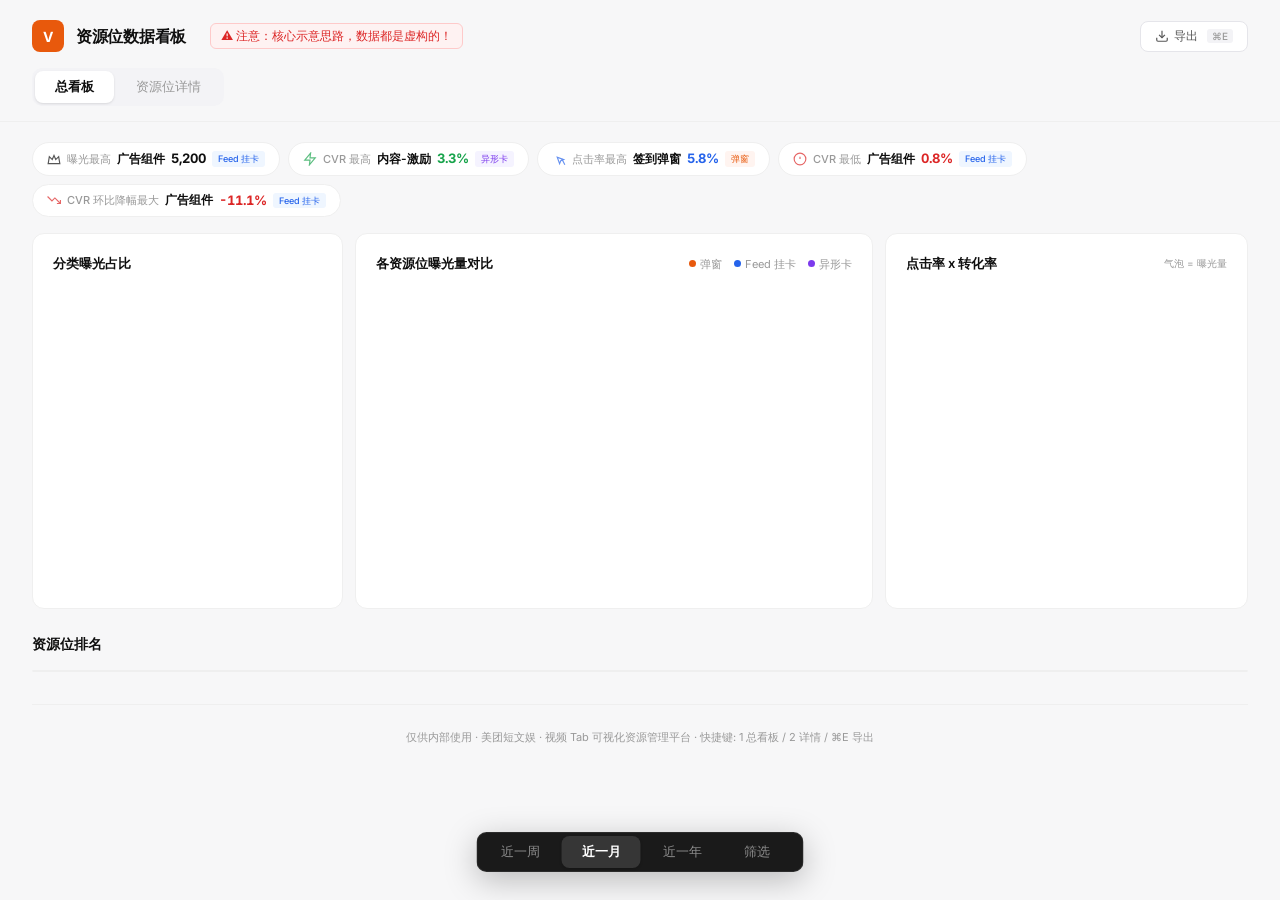
==== commit d1324b0b: "feat: 标题后添加红色提示'数据都是虚构的'" ====
--- a/dashboard/index.html
+++ b/dashboard/index.html
@@ -307,7 +307,7 @@
   <!-- Sticky Header -->
   <div class="sticky-hd">
     <div class="hd-row">
-      <div class="hd-l"><div class="logo">V</div><div class="hd-title">资源位数据看板</div></div>
+      <div class="hd-l"><div class="logo">V</div><div class="hd-title">资源位数据看板</div><span style="margin-left:12px;padding:3px 10px;background:#fef2f2;border:1px solid #fecaca;border-radius:6px;font-size:12px;font-weight:500;color:#dc2626">⚠️ 注意：核心示意思路，数据都是虚构的！</span></div>
       <div class="hd-actions">
         <button class="hd-btn" onclick="exportCSV()" title="导出数据">
           <svg viewBox="0 0 24 24" fill="none" stroke="currentColor" stroke-width="2"><path d="M21 15v4a2 2 0 01-2 2H5a2 2 0 01-2-2v-4"/><polyline points="7 10 12 15 17 10"/><line x1="12" y1="15" x2="12" y2="3"/></svg>
@@ -917,7 +917,7 @@
     var imgsH='';
     if(imgs.length>0){
       imgs.forEach(function(src){
-        imgsH+='<div class="pp-thumb"><img src="'+src+'" loading="lazy"></div>';
+        imgsH+='<div class="pp-thumb"><img src="'+src+'"></div>';
       });
     } else {
       imgsH='<div class="pp-thumb-ph">'+r.icon+'</div>';
@@ -1032,7 +1032,7 @@
     if(imgs.length>0){
       imgs.forEach(function(src,idx){
         imgsH+='<div class="d-thumb" data-imgs="'+imgsAttr+'" data-idx="'+idx+'" onclick="openLightbox(JSON.parse(this.dataset.imgs),+this.dataset.idx)">'+
-          '<img src="'+src+'" loading="lazy">'+
+          '<img src="'+src+'">'+
           (imgs.length>1?'<div class="d-thumb-label">'+(idx+1)+'</div>':'')+
         '</div>';
       });
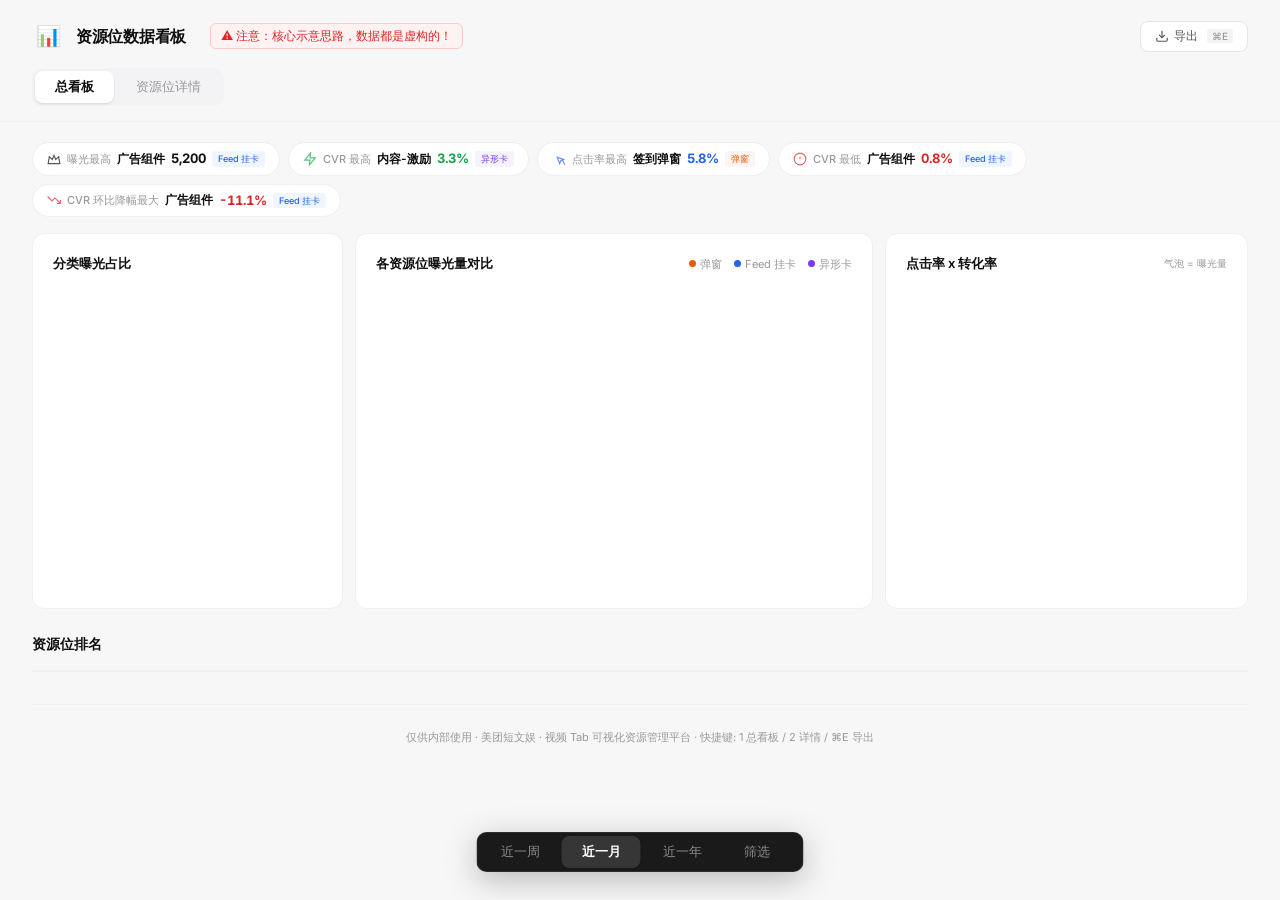
==== commit 9e57866c: "style: 将标题 icon 从字母V换为📊 emoji" ====
--- a/dashboard/index.html
+++ b/dashboard/index.html
@@ -17,7 +17,7 @@
 .sticky-hd::after{content:'';position:absolute;bottom:0;left:-32px;right:-32px;height:1px;background:var(--border-light)}
 .hd-row{display:flex;align-items:center;justify-content:space-between;margin-bottom:16px}
 .hd-l{display:flex;align-items:center;gap:12px}
-.logo{width:32px;height:32px;background:var(--orange);border-radius:8px;display:flex;align-items:center;justify-content:center;font-size:14px;font-weight:700;color:#fff}
+.logo{width:32px;height:32px;border-radius:8px;display:flex;align-items:center;justify-content:center;font-size:20px}
 .hd-title{font-size:16px;font-weight:700;letter-spacing:-.3px}
 .hd-actions{display:flex;align-items:center;gap:8px}
 .hd-btn{display:flex;align-items:center;gap:5px;padding:6px 14px;border:1px solid var(--border);background:var(--surface);color:var(--text2);font-size:12px;font-weight:500;border-radius:8px;cursor:pointer;transition:.15s;font-family:inherit}
@@ -307,7 +307,7 @@
   <!-- Sticky Header -->
   <div class="sticky-hd">
     <div class="hd-row">
-      <div class="hd-l"><div class="logo">V</div><div class="hd-title">资源位数据看板</div><span style="margin-left:12px;padding:3px 10px;background:#fef2f2;border:1px solid #fecaca;border-radius:6px;font-size:12px;font-weight:500;color:#dc2626">⚠️ 注意：核心示意思路，数据都是虚构的！</span></div>
+      <div class="hd-l"><div class="logo">📊</div><div class="hd-title">资源位数据看板</div><span style="margin-left:12px;padding:3px 10px;background:#fef2f2;border:1px solid #fecaca;border-radius:6px;font-size:12px;font-weight:500;color:#dc2626">⚠️ 注意：核心示意思路，数据都是虚构的！</span></div>
       <div class="hd-actions">
         <button class="hd-btn" onclick="exportCSV()" title="导出数据">
           <svg viewBox="0 0 24 24" fill="none" stroke="currentColor" stroke-width="2"><path d="M21 15v4a2 2 0 01-2 2H5a2 2 0 01-2-2v-4"/><polyline points="7 10 12 15 17 10"/><line x1="12" y1="15" x2="12" y2="3"/></svg>
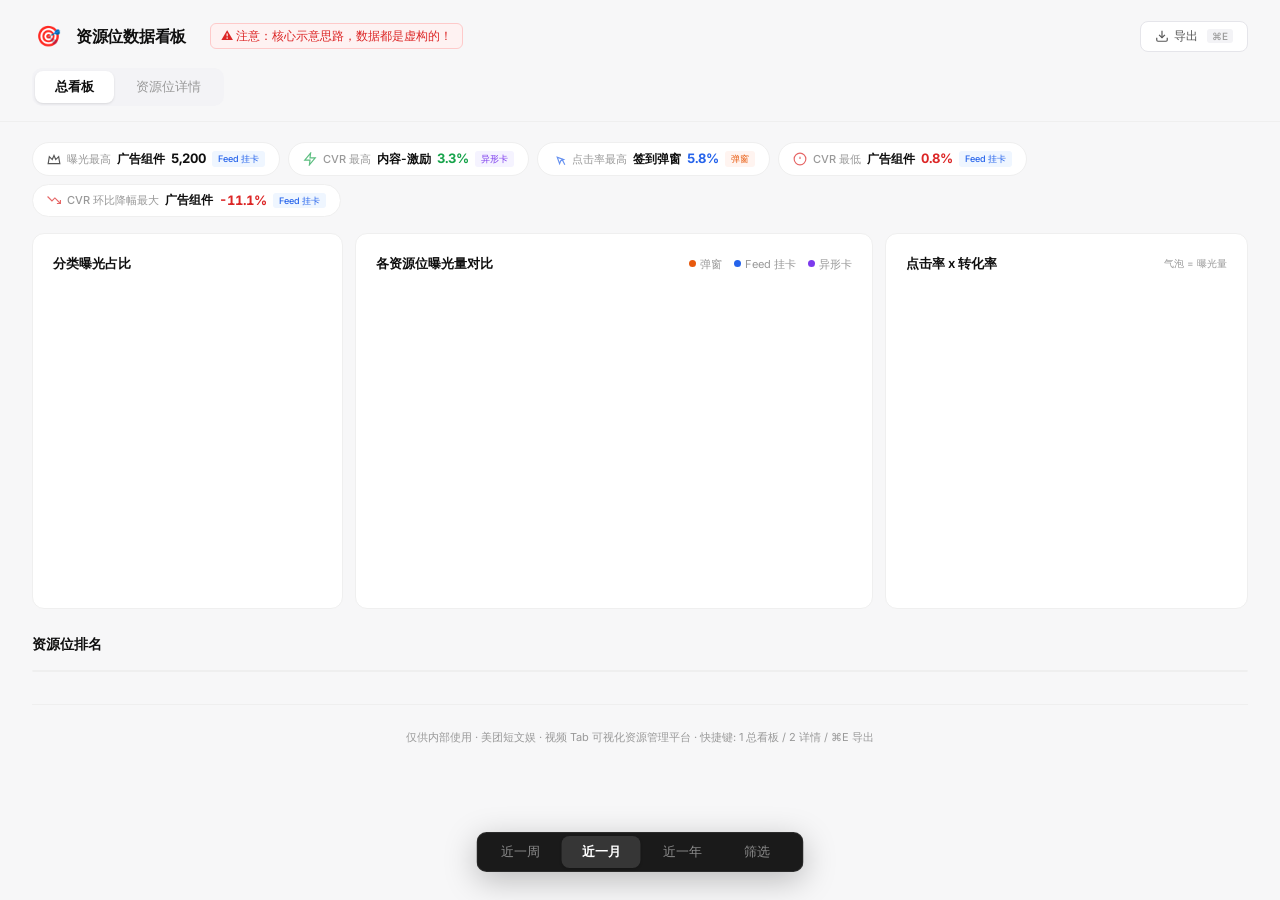
==== commit 1e0ccd54: "style: icon 换为🎯" ====
--- a/dashboard/index.html
+++ b/dashboard/index.html
@@ -307,7 +307,7 @@
   <!-- Sticky Header -->
   <div class="sticky-hd">
     <div class="hd-row">
-      <div class="hd-l"><div class="logo">📊</div><div class="hd-title">资源位数据看板</div><span style="margin-left:12px;padding:3px 10px;background:#fef2f2;border:1px solid #fecaca;border-radius:6px;font-size:12px;font-weight:500;color:#dc2626">⚠️ 注意：核心示意思路，数据都是虚构的！</span></div>
+      <div class="hd-l"><div class="logo">🎯</div><div class="hd-title">资源位数据看板</div><span style="margin-left:12px;padding:3px 10px;background:#fef2f2;border:1px solid #fecaca;border-radius:6px;font-size:12px;font-weight:500;color:#dc2626">⚠️ 注意：核心示意思路，数据都是虚构的！</span></div>
       <div class="hd-actions">
         <button class="hd-btn" onclick="exportCSV()" title="导出数据">
           <svg viewBox="0 0 24 24" fill="none" stroke="currentColor" stroke-width="2"><path d="M21 15v4a2 2 0 01-2 2H5a2 2 0 01-2-2v-4"/><polyline points="7 10 12 15 17 10"/><line x1="12" y1="15" x2="12" y2="3"/></svg>
